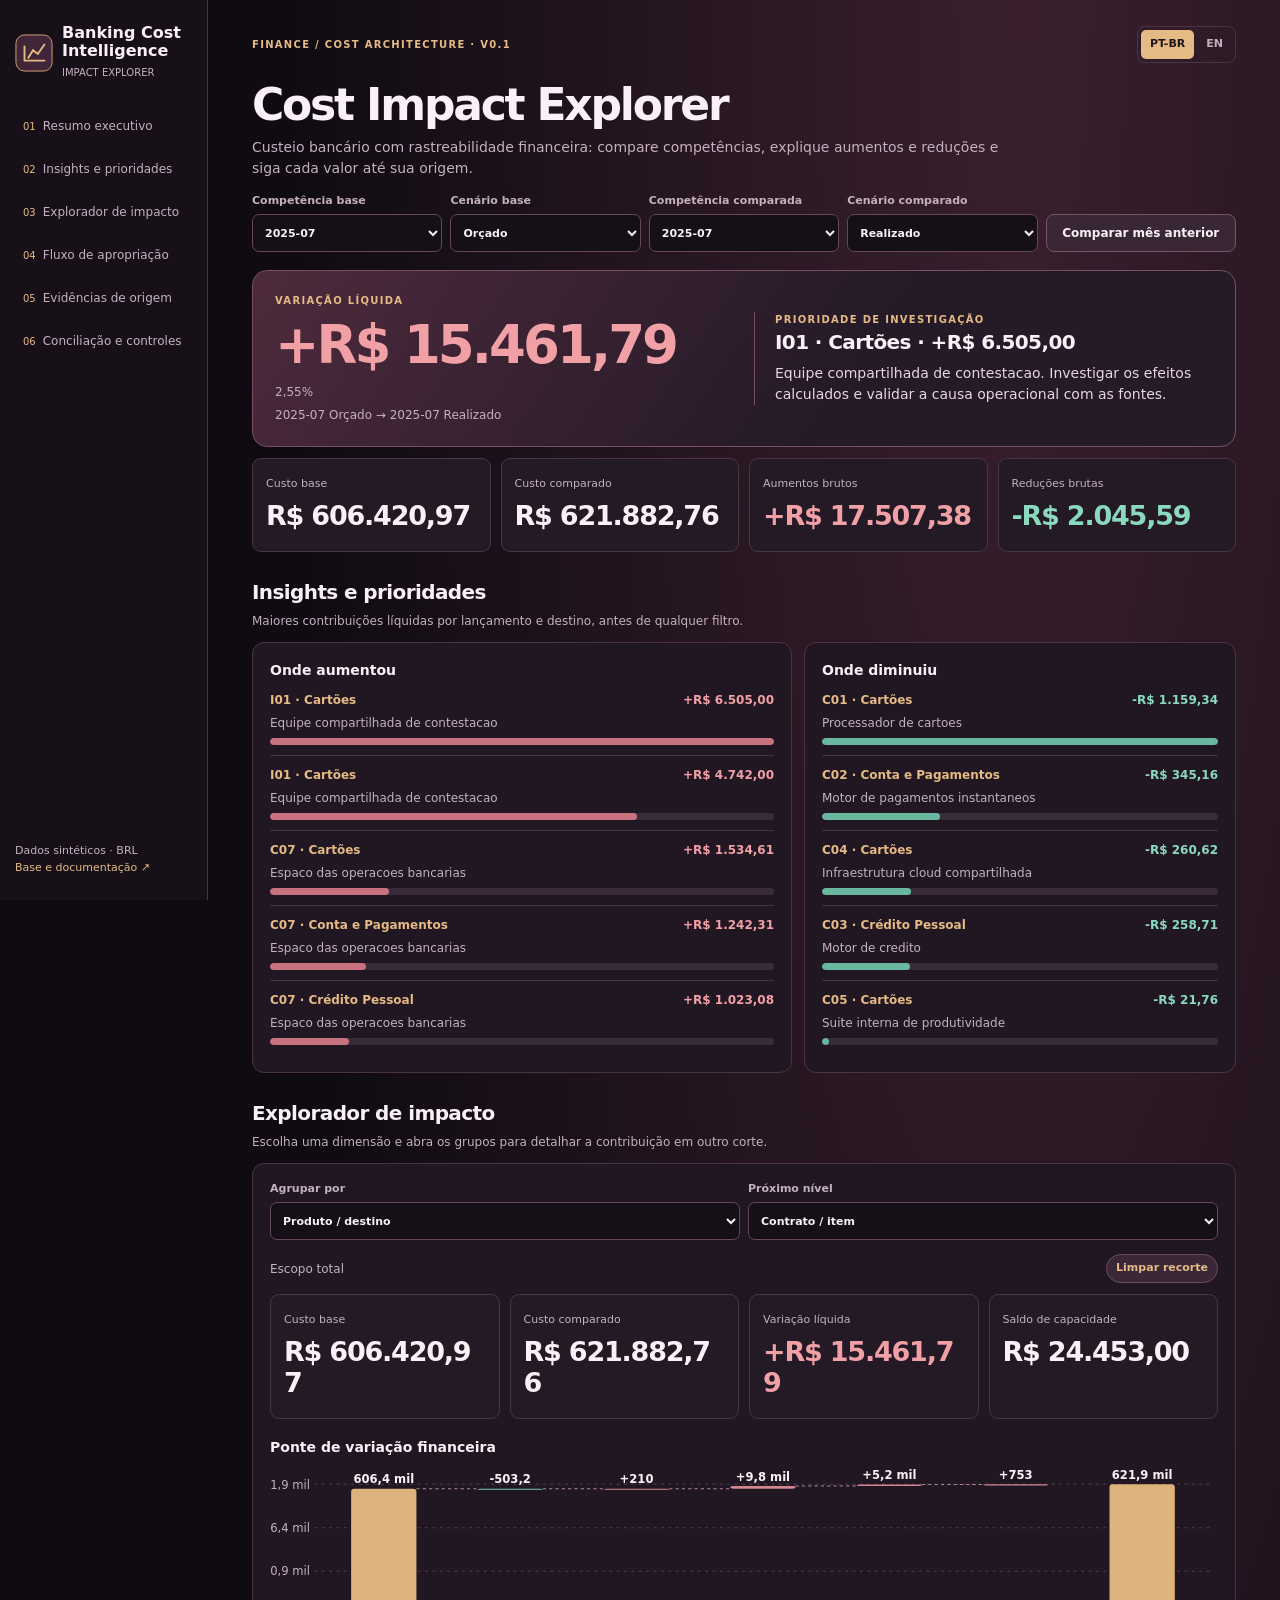
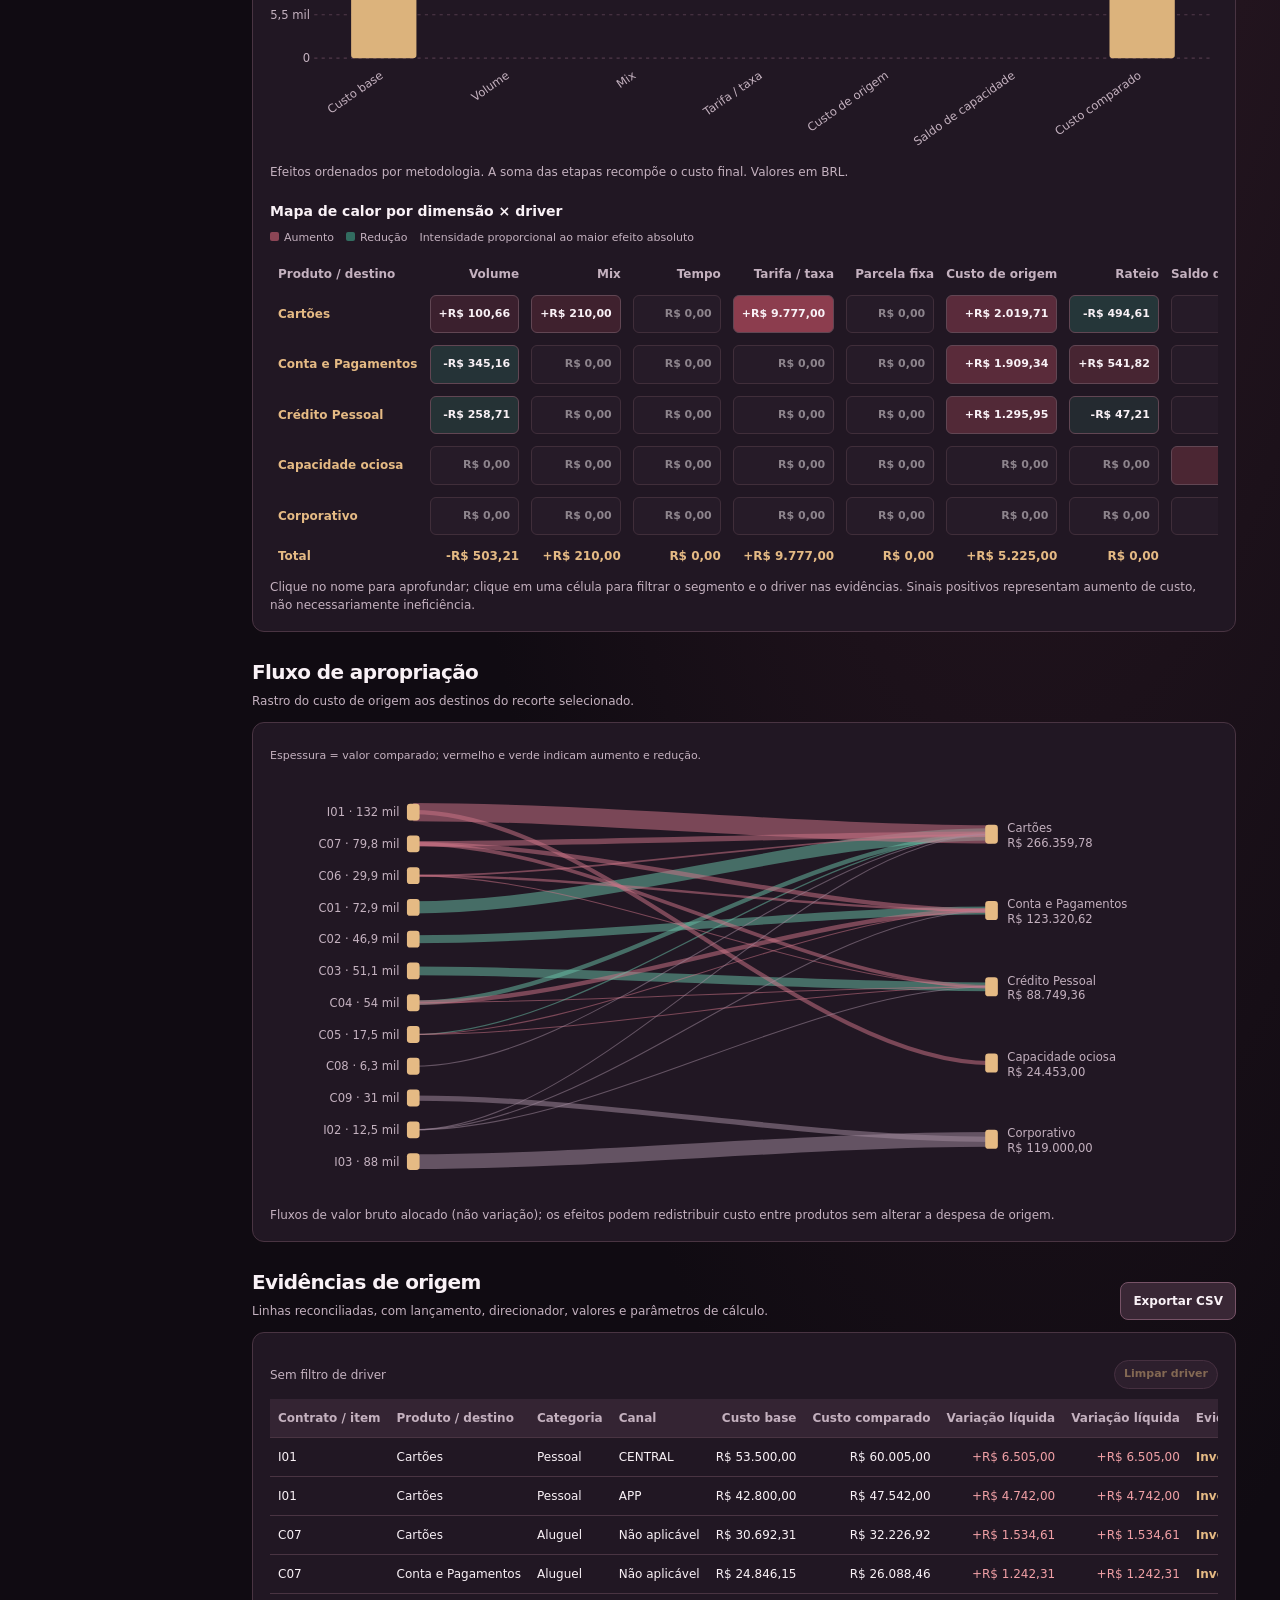
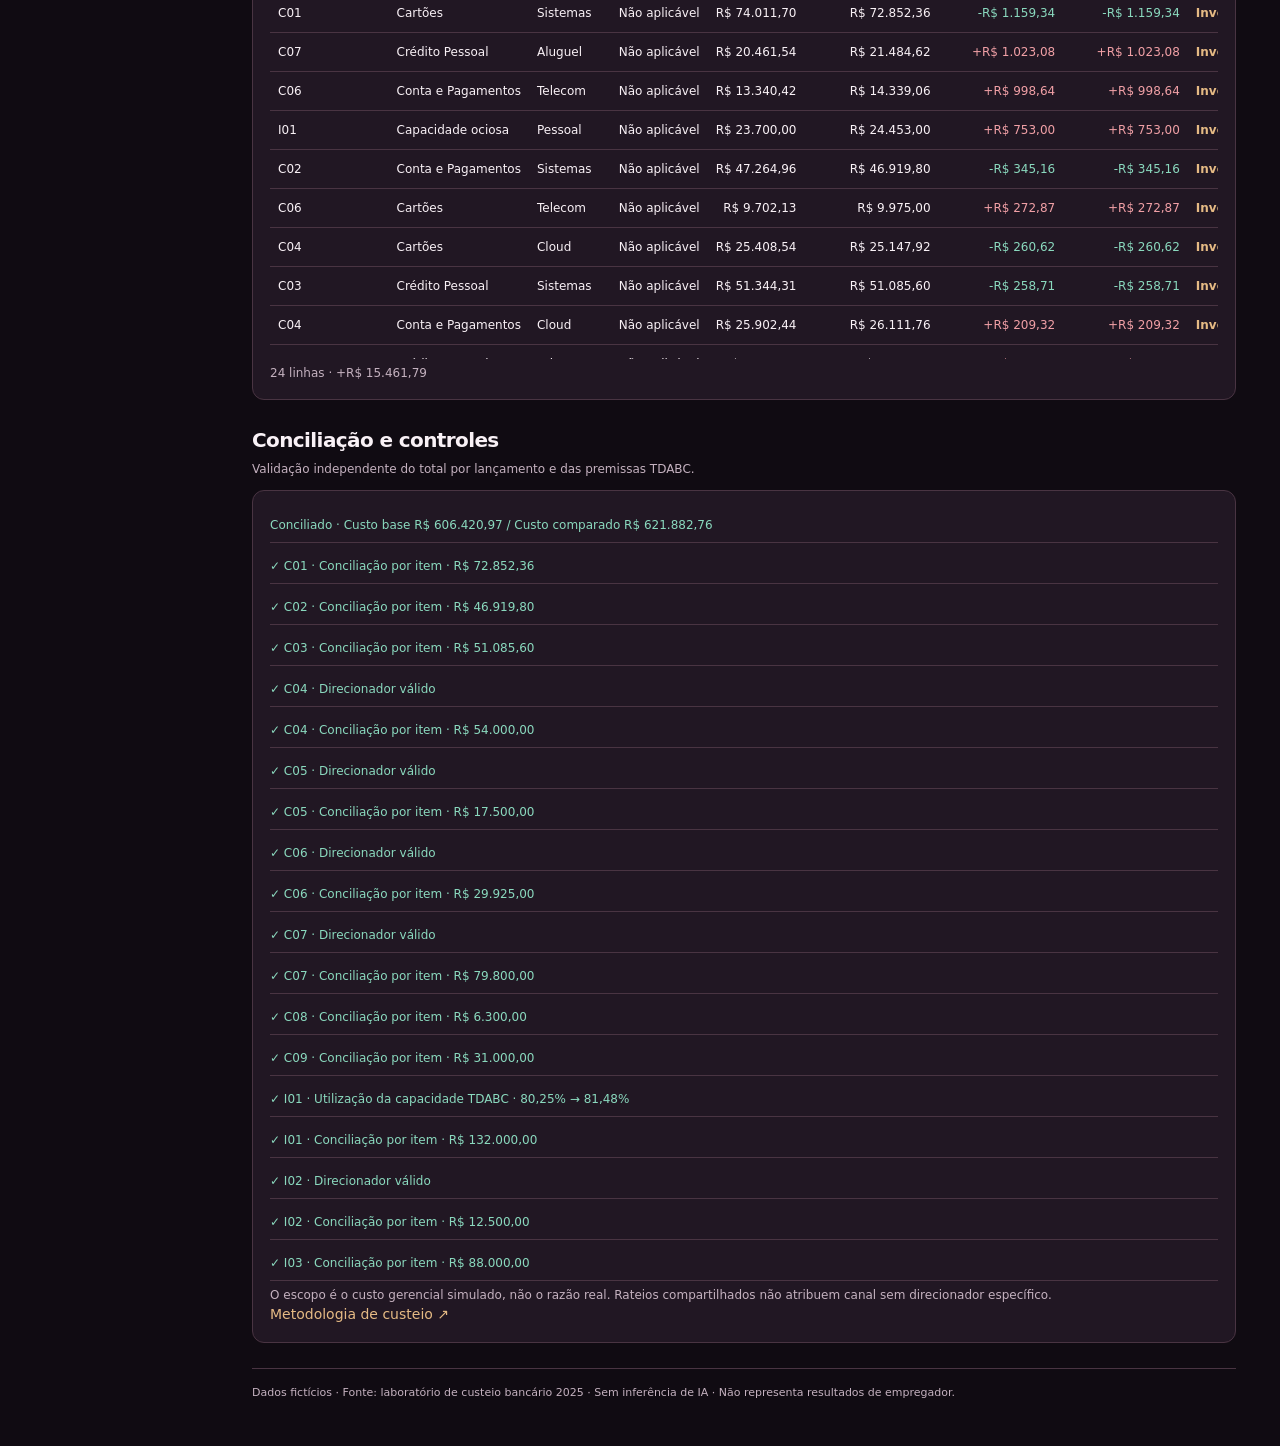
==== docs/banking-cost-sandbox/index.html @ ff662318 "Publish executive bilingual cost variance explorer with drilldown, waterfall and heatmap" ====
<!doctype html><html lang="pt-BR"><head><meta charset="utf-8"><meta name="viewport" content="width=device-width,initial-scale=1"><meta name="robots" content="noindex,nofollow"><title>Banking Cost Intelligence | Cost Impact Explorer</title><style>
:root{color-scheme:dark;--bg:#100b12;--panel:#211723;--border:#493442;--gold:#e5ba84;--muted:#c4b1bf;--ink:#f9f1f6;--up:#f1a0a6;--down:#8ad9be}*{box-sizing:border-box}html{scroll-behavior:smooth;scroll-padding-top:15px}body{margin:0;font:14px/1.5 system-ui,sans-serif;color:var(--ink);background:radial-gradient(ellipse at 80% 0,#3a202e,var(--bg) 50%)}[hidden]{display:none!important}h1,h2,h3,p{margin:0}h1{font-size:clamp(28px,4vw,44px);letter-spacing:-.05em;line-height:1.1}h2{font-size:20px;letter-spacing:-.03em}h3{font-size:14px}a{color:var(--gold);text-decoration:none}button,select{font:inherit}button{cursor:pointer}button:disabled{opacity:.5;cursor:default}button:focus-visible,select:focus-visible,a:focus-visible{outline:2px solid var(--gold);outline-offset:3px}.shell{display:grid;grid-template-columns:208px minmax(0,1fr);min-height:100vh}.side{position:sticky;top:0;height:100vh;background:#181019;border-right:1px solid var(--border);padding:24px 15px;display:flex;flex-direction:column;gap:25px}.brand{display:flex;align-items:center;gap:9px}.brand svg{width:38px;flex:none}.brand b{font-size:16px;line-height:1.15;display:block}.tiny,.eyebrow{font-size:10px;color:var(--muted)}.eyebrow{color:var(--gold);font-weight:750;text-transform:uppercase;letter-spacing:.13em}.nav{display:grid;gap:5px}.nav a{padding:10px 8px;border-radius:7px;color:var(--muted);font-size:12px}.nav a:hover{background:#382638;color:var(--ink)}.nav small{color:var(--gold);margin-right:7px}.sidefoot{margin-top:auto;font-size:11px;color:var(--muted)}main{max-width:1550px;width:100%;min-width:0;margin:auto;padding:26px clamp(14px,3.5vw,44px) 45px}.top{display:flex;justify-content:space-between;gap:10px;align-items:center;margin-bottom:18px}.lang{display:flex;border:1px solid var(--border);border-radius:8px;padding:3px;gap:3px}.lang button{background:none;color:var(--muted);border:none;padding:6px 9px;border-radius:5px;font-size:11px;font-weight:700}.lang .active{background:var(--gold);color:#21151d}.intro{color:var(--muted);margin-top:8px;max-width:760px}.section{margin:25px 0}.head{display:flex;justify-content:space-between;align-items:end;gap:12px;margin-bottom:12px}.head p,.note{font-size:12px;color:var(--muted);margin-top:5px}.panel{border:1px solid var(--border);border-radius:12px;padding:17px;background:var(--panel);min-width:0}.hero{display:grid;grid-template-columns:1fr 1fr;gap:20px;background:linear-gradient(125deg,#4d2a3c,#251a28 60%);border:1px solid #765064;border-radius:15px;padding:22px;margin-top:18px}.hero strong{display:block;font-size:clamp(28px,5vw,53px);font-weight:720;line-height:1.14;letter-spacing:-.055em;margin:7px 0;overflow-wrap:anywhere;font-variant-numeric:tabular-nums}.hero .message{align-self:center;border-left:1px solid #775064;padding-left:20px}.hero .message p{margin-top:6px;color:#ead5e2}.kpis{display:grid;grid-template-columns:repeat(4,minmax(0,1fr));gap:10px;margin-top:11px}.metric{min-width:0;border:1px solid var(--border);border-radius:9px;background:#241a26;padding:13px}.metric span{font-size:11px;color:var(--muted)}.metric b{display:block;font-size:clamp(17px,2.2vw,27px);letter-spacing:-.045em;line-height:1.15;margin:7px 0;overflow-wrap:anywhere;font-variant-numeric:tabular-nums}.metric small{font-size:10px;color:var(--muted)}.up{color:var(--up)}.down{color:var(--down)}.gold{color:var(--gold)}.controls{display:grid;grid-template-columns:repeat(5,minmax(0,1fr));gap:8px;align-items:end;margin:14px 0}label{display:block;color:var(--muted);font-size:11px;font-weight:650}select{display:block;width:100%;padding:8px;background:#150f18;border:1px solid #644759;border-radius:7px;color:var(--ink);min-height:38px;margin-top:5px}.btn{border:1px solid #775367;background:#392735;color:var(--ink);padding:9px 12px;border-radius:8px;font-size:12px;font-weight:650}.primary{background:var(--gold);color:#2c1923}.scope{display:flex;justify-content:space-between;align-items:center;gap:10px;flex-wrap:wrap;margin:10px 0}.scope button{background:#3a2838;color:var(--gold);border:1px solid #6c4a5f;padding:5px 9px;border-radius:20px;font-size:11px}.scope span{font-size:12px;color:var(--muted)}.scope-chips{display:flex;gap:7px;flex-wrap:wrap}.split{display:grid;grid-template-columns:minmax(0,1.25fr) minmax(0,1fr);gap:12px}.chart{width:100%;height:auto;display:block}.chart text{fill:var(--muted);font:11px system-ui}.chart .value{fill:var(--ink);font-weight:650}.tablewrap{overflow:auto;margin-top:10px;max-height:560px}table{border-collapse:collapse;white-space:nowrap;width:100%;font-size:12px;font-variant-numeric:tabular-nums}td,th{padding:10px 8px;border-bottom:1px solid var(--border);text-align:left}th{position:sticky;top:0;background:#342433;color:var(--muted);font-weight:650;z-index:1}td.num,th.num{text-align:right}tbody tr:hover{background:#2b1f2d}tfoot td{font-weight:700;color:var(--gold);border:0}.matrix{border-collapse:separate;border-spacing:4px}.matrix th,.matrix td{padding:4px;border:0}.matrix th{position:static;background:none}.cell{border:1px solid #614653;color:var(--ink);border-radius:6px;padding:10px 8px;text-align:right;font-size:11px;font-weight:650;width:100%;min-width:88px;font-variant-numeric:tabular-nums}.cell:hover:not(:disabled){outline:2px solid var(--gold)}.rowlink{border:none;background:none;color:var(--gold);padding:0;text-align:left;font-size:12px;font-weight:650}.rank{padding:10px 0;border-bottom:1px solid var(--border)}.rank:last-child{border-bottom:0}.rankline{display:flex;justify-content:space-between;gap:8px;font-size:12px}.track{height:7px;border-radius:5px;background:#392b3a;margin-top:6px;overflow:hidden}.track i{display:block;height:100%;border-radius:5px}.legend{font-size:11px;display:flex;flex-wrap:wrap;gap:12px;color:var(--muted);margin:8px 0}.legend i{display:inline-block;width:9px;height:9px;border-radius:2px;margin-right:5px}.trace{display:flex;align-items:center;gap:9px;flex-wrap:wrap;margin-bottom:10px}.trace span{border:1px solid var(--border);background:#2d202e;padding:7px 10px;border-radius:7px;font-size:12px}.trace i{font-style:normal;color:var(--gold)}.drawer{position:fixed;z-index:20;right:0;top:0;bottom:0;width:min(650px,100%);padding:22px;overflow:auto;background:#251a27;border-left:1px solid #85596f;box-shadow:-20px 0 80px #000a}.drawerhead{display:flex;justify-content:space-between;gap:8px;margin-bottom:14px}.drawer .kpis{grid-template-columns:repeat(3,1fr)}.detail{display:flex;justify-content:space-between;gap:10px;border-bottom:1px solid var(--border);padding:9px 0;font-size:12px}.detail span{color:var(--muted)}.detail b{text-align:right;overflow-wrap:anywhere}.drawer pre{overflow:auto;white-space:pre-wrap;overflow-wrap:anywhere;font-size:11px;background:#150f19;padding:12px;border-radius:8px}.footer{color:var(--muted);font-size:11px;border-top:1px solid var(--border);padding-top:16px}.error{color:var(--up);padding:12px;border:1px solid #8b4e59;border-radius:8px}.control-list{display:grid;gap:6px}.control-list div{font-size:12px;padding:8px 0;border-bottom:1px solid var(--border)}@media(max-width:1000px){.shell{grid-template-columns:175px minmax(0,1fr)}.controls{grid-template-columns:repeat(3,minmax(0,1fr))}.kpis{grid-template-columns:repeat(2,minmax(0,1fr))}.split{grid-template-columns:1fr}}@media(max-width:720px){.shell{display:block}.side{height:auto;position:static;border-right:0;border-bottom:1px solid var(--border);padding:12px;gap:10px}.nav{display:flex;overflow:auto;white-space:nowrap}.nav a{padding:7px}.nav small,.sidefoot{display:none}main{padding:15px 12px}.hero{grid-template-columns:1fr;padding:16px;gap:12px}.hero .message{border-left:0;border-top:1px solid #775064;padding:12px 0 0}.controls{grid-template-columns:repeat(2,minmax(0,1fr))}.panel{padding:12px}.drawer{padding:16px}.metric{padding:11px}}
</style></head><body><div class="shell"><aside class="side"><div class="brand"><svg viewBox="0 0 40 40" aria-hidden="true"><rect x="1" y="1" width="38" height="38" rx="9" fill="#402638" stroke="#d5a674"/><path d="M10 28V13m0 15h21M14 25l5-8 5 4 7-10" fill="none" stroke="#e5ba84" stroke-width="2" stroke-linecap="round"/></svg><div><b>Banking Cost<br>Intelligence</b><span class="tiny">IMPACT EXPLORER</span></div></div><nav class="nav"><a href="#executive"><small>01</small><span data-t="executive"></span></a><a href="#insights"><small>02</small><span data-t="insights"></span></a><a href="#impact"><small>03</small><span data-t="impact"></span></a><a href="#allocation"><small>04</small><span data-t="allocationFlow"></span></a><a href="#evidence"><small>05</small><span data-t="evidence"></span></a><a href="#controls"><small>06</small><span data-t="controls"></span></a></nav><div class="sidefoot"><p data-t="synthetic"></p><a href="https://github.com/denisisikawa/denis-isikawa-databricks/tree/main/macro-fpa/synthetic-banking" data-t="docs"></a></div></aside><main><div class="top"><span class="eyebrow">Finance / Cost architecture · v0.1</span><div class="lang"><button id="pt">PT-BR</button><button id="en">EN</button></div></div><header id="executive"><h1 data-t="title"></h1><p class="intro" data-t="intro"></p></header><div class="controls"><label><span data-t="baseMonth"></span><select id="baseMonth"></select></label><label><span data-t="baseScenario"></span><select id="baseScenario"></select></label><label><span data-t="currentMonth"></span><select id="currentMonth"></select></label><label><span data-t="currentScenario"></span><select id="currentScenario"></select></label><button class="btn" id="prior" data-t="prior"></button></div><p id="error" class="error" role="alert" hidden></p><div id="results"><div class="hero"><div><div class="eyebrow" data-t="net"></div><strong id="net"></strong><p class="note" id="netPct"></p><p class="note" id="periodLabel"></p></div><div class="message"><div class="eyebrow" data-t="keyFinding"></div><h2 id="finding"></h2><p id="findingText"></p></div></div><div class="kpis" id="metrics"></div>
<section class="section" id="insights"><div class="head"><div><h2 data-t="insights"></h2><p data-t="insightSub"></p></div></div><div class="split"><div class="panel"><h3 data-t="increases"></h3><div id="topUp"></div></div><div class="panel"><h3 data-t="decreases"></h3><div id="topDown"></div></div></div></section>
<section class="section" id="impact"><div class="head"><div><h2 data-t="impact"></h2><p data-t="impactSub"></p></div></div><div class="panel"><div class="controls" style="grid-template-columns:repeat(2,minmax(0,1fr));margin-top:0"><label><span data-t="dimension"></span><select id="dimension"></select></label><label><span data-t="nextDimension"></span><select id="nextDimension"></select></label></div><div class="scope"><div class="scope-chips" id="breadcrumbs"></div><button class="btn" id="clear" data-t="clear"></button></div><div class="kpis" id="scopeMetrics"></div><h3 style="margin-top:18px" data-t="bridge"></h3><div id="waterfall"></div><p class="note" data-t="bridgeNote"></p><h3 style="margin-top:20px" data-t="heat"></h3><div class="legend"><span><i style="background:#8b4555"></i><span data-t="increase"></span></span><span><i style="background:#326c60"></i><span data-t="decrease"></span></span><span data-t="cellNote"></span></div><div class="tablewrap"><table class="matrix" id="matrix"></table></div><p class="note" data-t="matrixNote"></p></div></section>
<section class="section" id="allocation"><div class="head"><div><h2 data-t="allocationFlow"></h2><p data-t="flowSub"></p></div></div><div class="panel"><div class="legend"><span data-t="flowLegend"></span></div><div id="flow"></div><p class="note" data-t="flowNote"></p></div></section>
<section class="section" id="evidence"><div class="head"><div><h2 data-t="evidence"></h2><p data-t="evidenceSub"></p></div><button class="btn" id="export" data-t="export"></button></div><div class="panel"><div class="scope"><span id="evidenceScope"></span><button class="btn" id="clearEffect" data-t="clearEffect"></button></div><div class="tablewrap"><table><thead><tr><th data-t="contract"></th><th data-t="product"></th><th data-t="category"></th><th data-t="channel"></th><th class="num" data-t="base"></th><th class="num" data-t="current"></th><th class="num" data-t="net"></th><th class="num" id="effectHead"></th><th data-t="evidence"></th></tr></thead><tbody id="rows"></tbody></table></div><p id="count" class="note"></p></div></section>
<section class="section" id="controls"><div class="head"><div><h2 data-t="controls"></h2><p data-t="controlSub"></p></div></div><div class="panel"><div id="checks" class="control-list"></div><p class="note" data-t="controlNote"></p><a href="https://github.com/denisisikawa/denis-isikawa-databricks/blob/main/macro-fpa/BANKING_COSTING.md" data-t="method"></a></div></section></div><footer class="footer" data-t="footer"></footer></main></div>
<aside class="drawer" id="drawer" hidden role="dialog" aria-labelledby="drawerTitle" aria-modal="false"><div class="drawerhead"><div><div class="eyebrow" data-t="evidence"></div><h2 id="drawerTitle"></h2></div><button class="btn" id="close" data-t="close"></button></div><div id="detail"></div></aside>
<script src="data.js"></script><script src="model.js"></script><script>
const T={pt:{executive:"Resumo executivo",insights:"Insights e prioridades",impact:"Explorador de impacto",allocationFlow:"Rastreio da alocação",evidence:"Evidências de origem",controls:"Conciliação e controles",synthetic:"Dados sintéticos · BRL",docs:"Base e documentação ↗",title:"Cost Impact Explorer",intro:"Custeio bancário com rastreabilidade financeira: compare competências, explique aumentos e reduções e siga cada valor até sua origem.",baseMonth:"Competência base",baseScenario:"Cenário base",currentMonth:"Competência comparada",currentScenario:"Cenário comparado",prior:"Comparar mês anterior",net:"Variação líquida",keyFinding:"Prioridade de investigação",base:"Custo base",current:"Custo comparado",grossUp:"Aumentos brutos",grossDown:"Reduções brutas",idle:"Saldo de capacidade",insightSub:"Maiores contribuições líquidas por lançamento e destino, antes de qualquer filtro.",increases:"Onde aumentou",decreases:"Onde diminuiu",impactSub:"Escolha uma dimensão e abra os grupos para detalhar a contribuição em outro corte.",dimension:"Agrupar por",nextDimension:"Próximo nível",clear:"Limpar recorte",all:"Escopo total",bridge:"Ponte de variação financeira",bridgeNote:"Efeitos ordenados por metodologia. A soma das etapas recompõe o custo final. Valores em BRL.",heat:"Mapa de calor por dimensão × driver",increase:"Aumento",decrease:"Redução",cellNote:"Intensidade proporcional ao maior efeito absoluto",matrixNote:"Clique no nome para aprofundar; clique em uma célula para filtrar o segmento e o driver nas evidências. Sinais positivos representam aumento de custo, não necessariamente ineficiência.",allocationFlow:"Fluxo de apropriação",flowSub:"Rastro do custo de origem aos destinos do recorte selecionado.",flowLegend:"Espessura = valor comparado; vermelho e verde indicam aumento e redução.",flowNote:"Fluxos de valor bruto alocado (não variação); os efeitos podem redistribuir custo entre produtos sem alterar a despesa de origem.",evidenceSub:"Linhas reconciliadas, com lançamento, direcionador, valores e parâmetros de cálculo.",export:"Exportar CSV",clearEffect:"Limpar driver",contract:"Contrato / item",product:"Produto / destino",area:"Área dona",category:"Categoria",nature:"Natureza",driver:"Direcionador",channel:"Canal",event:"Evento",volume:"Volume",mix:"Mix",time:"Tempo",rate:"Tarifa / taxa",fixed:"Parcela fixa",source:"Custo de origem",allocation:"Rateio",controlSub:"Validação independente do total por lançamento e das premissas TDABC.",controlNote:"O escopo é o custo gerencial simulado, não o razão real. Rateios compartilhados não atribuem canal sem direcionador específico.",method:"Metodologia de custeio ↗",footer:"Dados fictícios · Fonte: laboratório de custeio bancário 2025 · Sem inferência de IA · Não representa resultados de empregador.",close:"Fechar",orcado:"Orçado",realizado:"Realizado",CORP:"Corporativo",IDLE:"Capacidade ociosa",PENDING:"Pendente de validação",NA:"Não aplicável",none:"Nenhuma contribuição neste recorte.",rows:"linhas",selected:"Driver selecionado",total:"Total",open:"Investigar",sourceData:"Registros de origem e premissas",rule:"Regra de cálculo",reconciled:"Conciliado",capacity:"Utilização da capacidade TDABC",driverCheck:"Direcionador válido",sourceCheck:"Conciliação por item",noIssue:"Sem desvio líquido por lançamento e destino.",investigate:"Investigar os efeitos calculados e validar a causa operacional com as fontes.",noFilter:"Sem filtro de driver",failure:"Falha de validação: ",banking:"Custeio gerencial",P01:"Cartões",P02:"Conta e Pagamentos",P03:"Crédito Pessoal",sistemas:"Sistemas",cloud:"Cloud",licencas:"Licenças",telecom:"Telecom",aluguel:"Aluguel",pessoal:"Pessoal",facilities:"Facilities",direto:"Direto",indireto:"Indireto",corporativo:"Corporativo",apropriacao_direta:"Apropriação direta",horas_computacao:"Horas de computação",licencas_ativas:"Licenças ativas",links_ativos:"Links ativos",area_ocupada_m2:"Área ocupada (m²)",centro_corporativo:"Centro corporativo",minutos_tdabc:"Minutos TDABC",CONTESTACAO_SIMPLES:"Contestação simples",CONTESTACAO_COMPLEXA:"Contestação complexa"},
en:{executive:"Executive summary",insights:"Insights & priorities",impact:"Impact explorer",allocationFlow:"Allocation trace",evidence:"Source evidence",controls:"Reconciliation & controls",synthetic:"Synthetic data · BRL",docs:"Data & documentation ↗",title:"Cost Impact Explorer",intro:"Banking cost allocation with financial traceability: compare periods, explain increases and decreases, and trace each amount to its source.",baseMonth:"Base period",baseScenario:"Base scenario",currentMonth:"Comparison period",currentScenario:"Comparison scenario",prior:"Compare previous month",net:"Net variance",keyFinding:"Investigation priority",base:"Base cost",current:"Comparison cost",grossUp:"Gross increases",grossDown:"Gross decreases",idle:"Capacity balance",insightSub:"Largest net contributions by source item and destination, before filters.",increases:"Largest increases",decreases:"Largest decreases",impactSub:"Choose a dimension and expand groups into a different dimension.",dimension:"Group by",nextDimension:"Next level",clear:"Clear scope",all:"Entire scope",bridge:"Financial variance bridge",bridgeNote:"Effects follow methodology order. Steps reconcile exactly to closing cost. Amounts in BRL.",heat:"Heatmap by dimension × driver",increase:"Increase",decrease:"Decrease",cellNote:"Intensity relative to largest absolute effect",matrixNote:"Click group name to drill down; click a cell to filter group and driver evidence. Positive means increased cost, not necessarily inefficiency.",allocationFlow:"Allocation flow",flowSub:"Trace expense sources to destinations within the selected scope.",flowLegend:"Width = comparison cost; red and green indicate increases and decreases.",flowNote:"Flows represent allocated cost, not variance; allocation effects may shift amounts without changing source expense.",evidenceSub:"Reconciled details with source item, driver, amounts and calculation inputs.",export:"Export CSV",clearEffect:"Clear driver",contract:"Contract / item",product:"Product / destination",area:"Owning area",category:"Category",nature:"Cost nature",driver:"Driver",channel:"Channel",event:"Event",volume:"Volume",mix:"Mix",time:"Time",rate:"Tariff / rate",fixed:"Fixed component",source:"Source cost",allocation:"Allocation",controlSub:"Source-item reconciliation and TDABC input validation.",controlNote:"Synthetic management accounting scope, not actual ledger. Shared costs have no channel attribution without specific measurements.",method:"Costing methodology ↗",footer:"Fictional data · Source: 2025 banking cost lab · No AI inference · No employer results.",close:"Close",orcado:"Budget",realizado:"Actual",CORP:"Corporate",IDLE:"Idle capacity",PENDING:"Pending validation",NA:"Not applicable",none:"No contribution in this scope.",rows:"rows",selected:"Selected driver",total:"Total",open:"Investigate",sourceData:"Source records and assumptions",rule:"Calculation rule",reconciled:"Reconciled",capacity:"TDABC capacity utilization",driverCheck:"Valid driver",sourceCheck:"Source-item reconciliation",noIssue:"No net variance by source item and destination.",investigate:"Investigate calculated effects and confirm operational causes against source evidence.",noFilter:"No driver filter",failure:"Validation failed: ",banking:"Management costing",P01:"Cards",P02:"Accounts & Payments",P03:"Personal Loans",sistemas:"Systems",cloud:"Cloud",licencas:"Licenses",telecom:"Telecom",aluguel:"Rent",pessoal:"Staff",facilities:"Facilities",direto:"Direct",indireto:"Shared",corporativo:"Corporate",apropriacao_direta:"Direct assignment",horas_computacao:"Compute hours",licencas_ativas:"Active licenses",links_ativos:"Active links",area_ocupada_m2:"Occupied area (m²)",centro_corporativo:"Corporate center",minutos_tdabc:"TDABC minutes",CONTESTACAO_SIMPLES:"Simple dispute",CONTESTACAO_COMPLEXA:"Complex dispute"}};
const $=id=>document.getElementById(id), dims=["product","area","category","contract","nature","driver","channel","event"], months=Array.from({length:12},(_,i)=>"2025-"+String(i+1).padStart(2,"0"));
let lang="pt", model, scope=[], effect=null, selected=null;try{lang=localStorage.getItem("bank-cost-lang")==="en"?"en":"pt"}catch{}
const t=k=>T[lang][k]??k, fmt=x=>new Intl.NumberFormat(lang==="pt"?"pt-BR":"en-US",{style:"currency",currency:"BRL",maximumFractionDigits:2}).format(x/100), signed=x=>(x>0?"+":"")+fmt(x), pct=x=>new Intl.NumberFormat(lang==="pt"?"pt-BR":"en-US",{style:"percent",maximumFractionDigits:2}).format(x), compact=x=>new Intl.NumberFormat(lang==="pt"?"pt-BR":"en-US",{notation:"compact",maximumFractionDigits:1}).format(x/100), sum=(r,k)=>r.reduce((a,x)=>a+(typeof k==="function"?k(x):x[k]),0);
const cls=x=>x>0?"up":x<0?"down":"gold";
const areas=Object.fromEntries(BANK_DATA.areas.map(a=>[a.area_id,a.nome])), areasEN={A01:"Card Operations",A02:"Payment Operations",A03:"Credit Operations",A04:"Digital Platforms",A05:"Infrastructure & Networks",A06:"Facilities",A07:"Corporate Management"};
const label=(dim,v)=>dim==="area"?(lang==="pt"?areas[v]:areasEN[v])||v:t(v);
function el(tag,cl,txt){const e=document.createElement(tag);if(cl)e.className=cl;if(txt!==undefined)e.textContent=txt;return e}
function options(id,values,chosen){const node=$(id);node.replaceChildren(...values.map(([v,l])=>{const o=el("option","",l);o.value=v;return o}));node.value=chosen}
function metric(key,v,sub="",color=""){const e=el("div","metric");e.append(el("span","",t(key)),el("b",color,v),el("small","",sub));return e}
function updateLang(l){lang=l;try{localStorage.setItem("bank-cost-lang",l)}catch{}document.documentElement.lang=l==="pt"?"pt-BR":"en";document.querySelectorAll("[data-t]").forEach(e=>e.textContent=t(e.dataset.t));$('pt').classList.toggle('active',l==="pt");$('en').classList.toggle('active',l==="en");for(const id of ["baseScenario","currentScenario"])options(id,["orcado","realizado"].map(x=>[x,t(x)]),$(id).value||(id==="baseScenario"?"orcado":"realizado"));for(const id of ["dimension","nextDimension"])options(id,dims.map(x=>[x,t(x)]),$(id).value||(id==="dimension"?"product":"contract"));render();if(selected)showDetail(selected)}
function filtered(){return model.rows.filter(r=>scope.every(s=>r[s.dim]===s.value))}
function group(rows,dim){const m=new Map();for(const r of rows){const g=m.get(r[dim])||{value:r[dim],rows:[],base:0,current:0,delta:0,effects:{}};g.rows.push(r);g.base+=r.base;g.current+=r.current;g.delta+=r.delta;for(const e of model.effects)g.effects[e]=(g.effects[e]||0)+r.effects[e];m.set(r[dim],g)}return [...m.values()].sort((a,b)=>Math.abs(b.delta)-Math.abs(a.delta)||a.value.localeCompare(b.value))}
function compare(){try{model=compareBank(BANK_DATA,{month:$('baseMonth').value,scenario:$('baseScenario').value},{month:$('currentMonth').value,scenario:$('currentScenario').value});$('error').hidden=true;$('results').hidden=false;render()}catch(e){$('error').textContent=t('failure')+e.message;$('error').hidden=false;$('results').hidden=true}}
function updateScope(dim,value,drill){scope=scope.filter(s=>s.dim!==dim).concat({dim,value});effect=null;if(drill){let next=$('nextDimension').value;if(scope.some(s=>s.dim===next))next=dims.find(x=>!scope.some(s=>s.dim===x))||dim;$('dimension').value=next;const next2=dims.find(x=>x!==next&&!scope.some(s=>s.dim===x));if(next2)$('nextDimension').value=next2}renderScope()}
function renderRanking(id,rs){const max=Math.max(1,...rs.map(r=>Math.abs(r.delta)));const nodes=rs.slice(0,5).map(r=>{const e=el("div","rank"),line=el("div","rankline"),b=el("button","rowlink",r.id+" · "+label("product",r.product)),track=el("div","track"),bar=el("i");b.onclick=()=>showDetail(r);line.append(b,el("b",cls(r.delta),signed(r.delta)));bar.style.width=Math.abs(r.delta)/max*100+"%";bar.style.background=r.delta>0?"#c87280":"#69b79e";track.append(bar);e.append(line,el("p","note",r.description),track);return e});$(id).replaceChildren(...(nodes.length?nodes:[el("p","note",t("none"))]))}
function render(){if(!model)return;const rs=model.rows,d=model.sourceCurrent-model.sourceBase,up=sum(rs,r=>Math.max(0,r.delta)),down=sum(rs,r=>Math.min(0,r.delta));$('net').textContent=signed(d);$('net').className=cls(d);$('netPct').textContent=model.sourceBase?pct(d/model.sourceBase):"—";$('periodLabel').textContent=model.base.month+" "+t(model.base.scenario)+" → "+model.current.month+" "+t(model.current.scenario);const high=[...rs].sort((a,b)=>Math.abs(b.delta)-Math.abs(a.delta))[0];$('finding').textContent=high&&high.delta?high.id+" · "+label("product",high.product)+" · "+signed(high.delta):t("noIssue");$('findingText').textContent=high&&high.delta?high.description+". "+t("investigate"):"";$('metrics').replaceChildren(metric("base",fmt(model.sourceBase)),metric("current",fmt(model.sourceCurrent)),metric("grossUp",signed(up),"",cls(up)),metric("grossDown",signed(down),"",cls(down)));renderRanking("topUp",rs.filter(x=>x.delta>0).sort((a,b)=>b.delta-a.delta));renderRanking("topDown",rs.filter(x=>x.delta<0).sort((a,b)=>a.delta-b.delta));renderScope();renderControls()}
const NS="http://www.w3.org/2000/svg";function svg(tag,attrs,txt){const e=document.createElementNS(NS,tag);for(const [k,v] of Object.entries(attrs))e.setAttribute(k,v);if(txt!==undefined)e.textContent=txt;return e}
function drawBridge(rs){const b=sum(rs,"base"),c=sum(rs,"current"),values=model.effects.map(k=>({k,v:sum(rs,r=>r.effects[k])})).filter(x=>x.v!==0);let run=b;const bars=[{k:"base",s:0,e:b,v:b,total:true},...values.map(x=>{const y={k:x.k,s:run,e:run+x.v,v:x.v};run+=x.v;return y}),{k:"current",s:0,e:c,v:c,total:true}];const W=900,H=285,top=25,bottom=190,min=Math.min(0,...bars.flatMap(x=>[x.s,x.e])),max=Math.max(1,...bars.flatMap(x=>[x.s,x.e]));const y=v=>bottom-(v-min)/(max-min)*(bottom-top),gap=840/bars.length,bw=Math.min(62,gap*.65);const chart=svg("svg",{viewBox:"0 0 "+W+" "+H,class:"chart",role:"img","aria-label":t("bridge")});for(let j=0;j<=4;j++){let v=min+(max-min)*j/4;chart.append(svg("line",{x1:42,y1:y(v),x2:894,y2:y(v),stroke:"#503849","stroke-dasharray":"3 4"}),svg("text",{x:38,y:y(v)+4,"text-anchor":"end"},compact(v)))}bars.forEach((x,i)=>{const pos=48+gap*(i+.5),yy=Math.min(y(x.s),y(x.e)),hh=Math.abs(y(x.s)-y(x.e));const rect=svg("rect",{x:pos-bw/2,y:yy,width:bw,height:Math.max(1,hh),rx:3,fill:x.total?"#dcb37c":x.v>0?"#d48791":"#73c6ab"});rect.append(svg("title",{},t(x.k)+": "+signed(x.v)));chart.append(rect,svg("text",{x:pos,y:Math.max(11,yy-5),"text-anchor":"middle",class:"value"},(x.total?"":x.v>0?"+":"")+compact(x.v)),svg("text",{x:pos,y:bottom+18,"text-anchor":"end",transform:"rotate(-35 "+pos+" "+(bottom+18)+")"},t(x.k)));if(i<bars.length-2)chart.append(svg("line",{x1:pos+bw/2,y1:y(x.e),x2:pos+gap-bw/2,y2:y(x.e),stroke:"#ac879c","stroke-dasharray":"3 3"}))});$('waterfall').replaceChildren(chart)}
function heatCell(v,max,click){const b=el("button","cell",signed(v));b.disabled=v===0;const alpha=.12+.65*Math.sqrt(Math.abs(v)/Math.max(1,max));b.style.background=v>0?"rgba(172,73,91,"+alpha+")":v<0?"rgba(49,139,116,"+alpha+")":"#2c202e";b.onclick=click;return b}
function drawMatrix(rs){const dim=$('dimension').value,gs=group(rs,dim),es=model.effects,max=Math.max(1,...gs.flatMap(g=>es.map(e=>Math.abs(g.effects[e]||0))));const head=el("thead"),hr=el("tr");hr.append(el("th","",t(dim)),...es.map(e=>el("th","num",t(e))),el("th","num",t("net")));head.append(hr);const body=el("tbody");for(const g of gs){const tr=el("tr"),td=el("td"),button=el("button","rowlink",label(dim,g.value));button.onclick=()=>updateScope(dim,g.value,true);td.append(button);tr.append(td);for(const e of es){const cell=el("td");cell.append(heatCell(g.effects[e]||0,max,()=>{updateScope(dim,g.value,false);effect=e;renderEvidence();$('evidence').scrollIntoView({block:"start"})}));tr.append(cell)}const net=el("td","num");net.append(el("b",cls(g.delta),signed(g.delta)));tr.append(net);body.append(tr)}const foot=el("tfoot"),tr=el("tr");tr.append(el("td","",t("total")),...es.map(e=>el("td","num",signed(sum(rs,r=>r.effects[e])))),el("td","num",signed(sum(rs,"delta"))));foot.append(tr);$('matrix').replaceChildren(head,body,foot)}
function drawFlow(rs){const src=group(rs,"contract"),dst=group(rs,"product");const total=Math.max(1,sum(rs,r=>Math.max(0,r.current)));const height=Math.max(245,src.length*31+35),width=900,left=136,right=685,span=height-45;const chart=svg("svg",{viewBox:"0 0 "+width+" "+height,class:"chart",role:"img","aria-label":t("allocationFlow")});const sy=new Map(src.map((g,i)=>[g.value,22+(i+.5)*span/Math.max(1,src.length)])),dy=new Map(dst.map((g,i)=>[g.value,22+(i+.5)*span/Math.max(1,dst.length)]));const edges=new Map();for(const r of rs){const k=r.contract+"|"+r.product;const e=edges.get(k)||{contract:r.contract,product:r.product,current:0,delta:0};e.current+=r.current;e.delta+=r.delta;edges.set(k,e)}for(const r of edges.values()){const y1=sy.get(r.contract),y2=dy.get(r.product),p=svg("path",{d:"M"+left+" "+y1+" C"+(left+175)+" "+y1+" "+(right-175)+" "+y2+" "+right+" "+y2,fill:"none",stroke:r.delta>0?"#cb7486":r.delta<0?"#68bca4":"#a18a9e","stroke-opacity":".52","stroke-width":Math.max(1,Math.abs(r.current)/total*100)});p.append(svg("title",{},r.contract+" → "+label("product",r.product)+": "+fmt(r.current)+" · "+signed(r.delta)));chart.append(p)}for(const g of src){const yy=sy.get(g.value);chart.append(svg("rect",{x:left-6,y:yy-8,width:12,height:16,rx:3,fill:"#e5ba84"}),svg("text",{x:left-13,y:yy+4,"text-anchor":"end"},g.value+" · "+compact(g.current)))}for(const g of dst){const yy=dy.get(g.value);chart.append(svg("rect",{x:right-6,y:yy-9,width:12,height:18,rx:3,fill:"#e5ba84"}),svg("text",{x:right+15,y:yy-2},label("product",g.value)),svg("text",{x:right+15,y:yy+12},fmt(g.current)))}$('flow').replaceChildren(chart)}
function renderScope(){const rs=filtered();const chips=scope.map((s,i)=>{const b=el("button","",t(s.dim)+": "+label(s.dim,s.value)+" ×");b.onclick=()=>{scope=scope.slice(0,i);effect=null;renderScope()};return b});$('breadcrumbs').replaceChildren(...(chips.length?chips:[el("span","",t("all"))]));$('scopeMetrics').replaceChildren(metric("base",fmt(sum(rs,"base"))),metric("current",fmt(sum(rs,"current"))),metric("net",signed(sum(rs,"delta")),"",cls(sum(rs,"delta"))),metric("idle",fmt(sum(rs.filter(r=>r.product==="IDLE"||r.product==="PENDING"),"current"))));drawBridge(rs);drawMatrix(rs);drawFlow(rs);renderEvidence()}
function evidenceRows(){return filtered().filter(r=>!effect||r.effects[effect]!==0).sort((a,b)=>Math.abs(effect?b.effects[effect]:b.delta)-Math.abs(effect?a.effects[effect]:a.delta))}
function renderEvidence(){const rs=evidenceRows();$('effectHead').textContent=effect?t(effect):t("net");$('evidenceScope').textContent=effect?t("selected")+": "+t(effect):t("noFilter");$('clearEffect').disabled=!effect;const nodes=rs.map(r=>{const tr=el("tr");for(const v of [r.contract,label("product",r.product),label("category",r.category),label("channel",r.channel)])tr.append(el("td","",v));for(const v of [r.base,r.current])tr.append(el("td","num",fmt(v)));tr.append(el("td","num "+cls(r.delta),signed(r.delta)),el("td","num "+cls(effect?r.effects[effect]:r.delta),signed(effect?r.effects[effect]:r.delta)));const td=el("td"),btn=el("button","rowlink",t("open"));btn.onclick=()=>showDetail(r);td.append(btn);tr.append(td);return tr});$('rows').replaceChildren(...nodes);$('count').textContent=rs.length+" "+t("rows")+(rs.length?" · "+signed(sum(rs,r=>effect?r.effects[effect]:r.delta)): " · "+t("none"))}
function showDetail(r){selected=r;$('drawerTitle').textContent=r.id+" · "+label("product",r.product);const trace=el("div","trace");trace.append(el("span","",r.contract),el("i","","→"),el("span","",label("driver",r.driver)),el("i","","→"),el("span","",label("product",r.product)));const metrics=el("div","kpis");metrics.append(metric("base",fmt(r.base)),metric("current",fmt(r.current)),metric("net",signed(r.delta),"",cls(r.delta)));const ds=[["area",label("area",r.area)],["category",label("category",r.category)],["channel",label("channel",r.channel)],["event",label("event",r.event)],["rule",r.evidence.rule],...model.effects.filter(e=>r.effects[e]!==0).map(e=>[e,signed(r.effects[e])])].map(([k,v])=>{const d=el("div","detail");d.append(el("span","",t(k)),el("b","",v));return d});$('detail').replaceChildren(trace,metrics,...ds,el("h3","",t("sourceData")),el("pre","",JSON.stringify(r.evidence,null,2)));$('drawer').hidden=false}
function renderControls(){const total=sum(model.rows,"current"),b=sum(model.rows,"base");const out=[el("div","down",t("reconciled")+" · "+t("base")+" "+fmt(b)+" / "+t("current")+" "+fmt(total))];for(const x of model.controls){let txt=x.id+" · "+t(x.kind==="capacity"?"capacity":x.kind==="driver"?"driverCheck":"sourceCheck");if(x.kind==="capacity")txt+=" · "+pct(x.base)+" → "+pct(x.current);if(x.kind==="reconciliation")txt+=" · "+fmt(x.current);out.push(el("div",x.ok?"down":"up",(x.ok?"✓ ":"! ")+txt))}$('checks').replaceChildren(...out)}
$('export').onclick=()=>{const keys=["id","contract","product","area","category","nature","driver","channel","event","base","current","delta",...model.effects],esc=x=>'"'+String(x??"").replaceAll('"','""')+'"';const rows=evidenceRows().map(r=>keys.map(k=>esc(model.effects.includes(k)?r.effects[k]:r[k])).join(","));const url=URL.createObjectURL(new Blob([keys.join(",")+"\n"+rows.join("\n")],{type:"text/csv"}));const a=el("a");a.href=url;a.download="banking-impact-integer-cents.csv";a.click();setTimeout(()=>URL.revokeObjectURL(url),500)};
$('pt').onclick=()=>updateLang("pt");$('en').onclick=()=>updateLang("en");$('dimension').onchange=renderScope;$('nextDimension').onchange=()=>{};$('clear').onclick=()=>{scope=[];effect=null;renderScope()};$('clearEffect').onclick=()=>{effect=null;renderEvidence()};$('close').onclick=()=>{$('drawer').hidden=true;selected=null};document.addEventListener("keydown",e=>{if(e.key==="Escape")$('close').click()});
for(const id of ["baseMonth","currentMonth"])options(id,months.map(m=>[m,m]),"2025-07");for(const id of ["baseMonth","currentMonth","baseScenario","currentScenario"])$(id).onchange=()=>{scope=[];effect=null;$('close').click();compare()};$('prior').onclick=()=>{const i=months.indexOf($('currentMonth').value);if(i===0)return;$('baseMonth').value=months[i-1];$('baseScenario').value=$('currentScenario').value;scope=[];effect=null;compare()};updateLang(lang);compare();
</script></body></html>
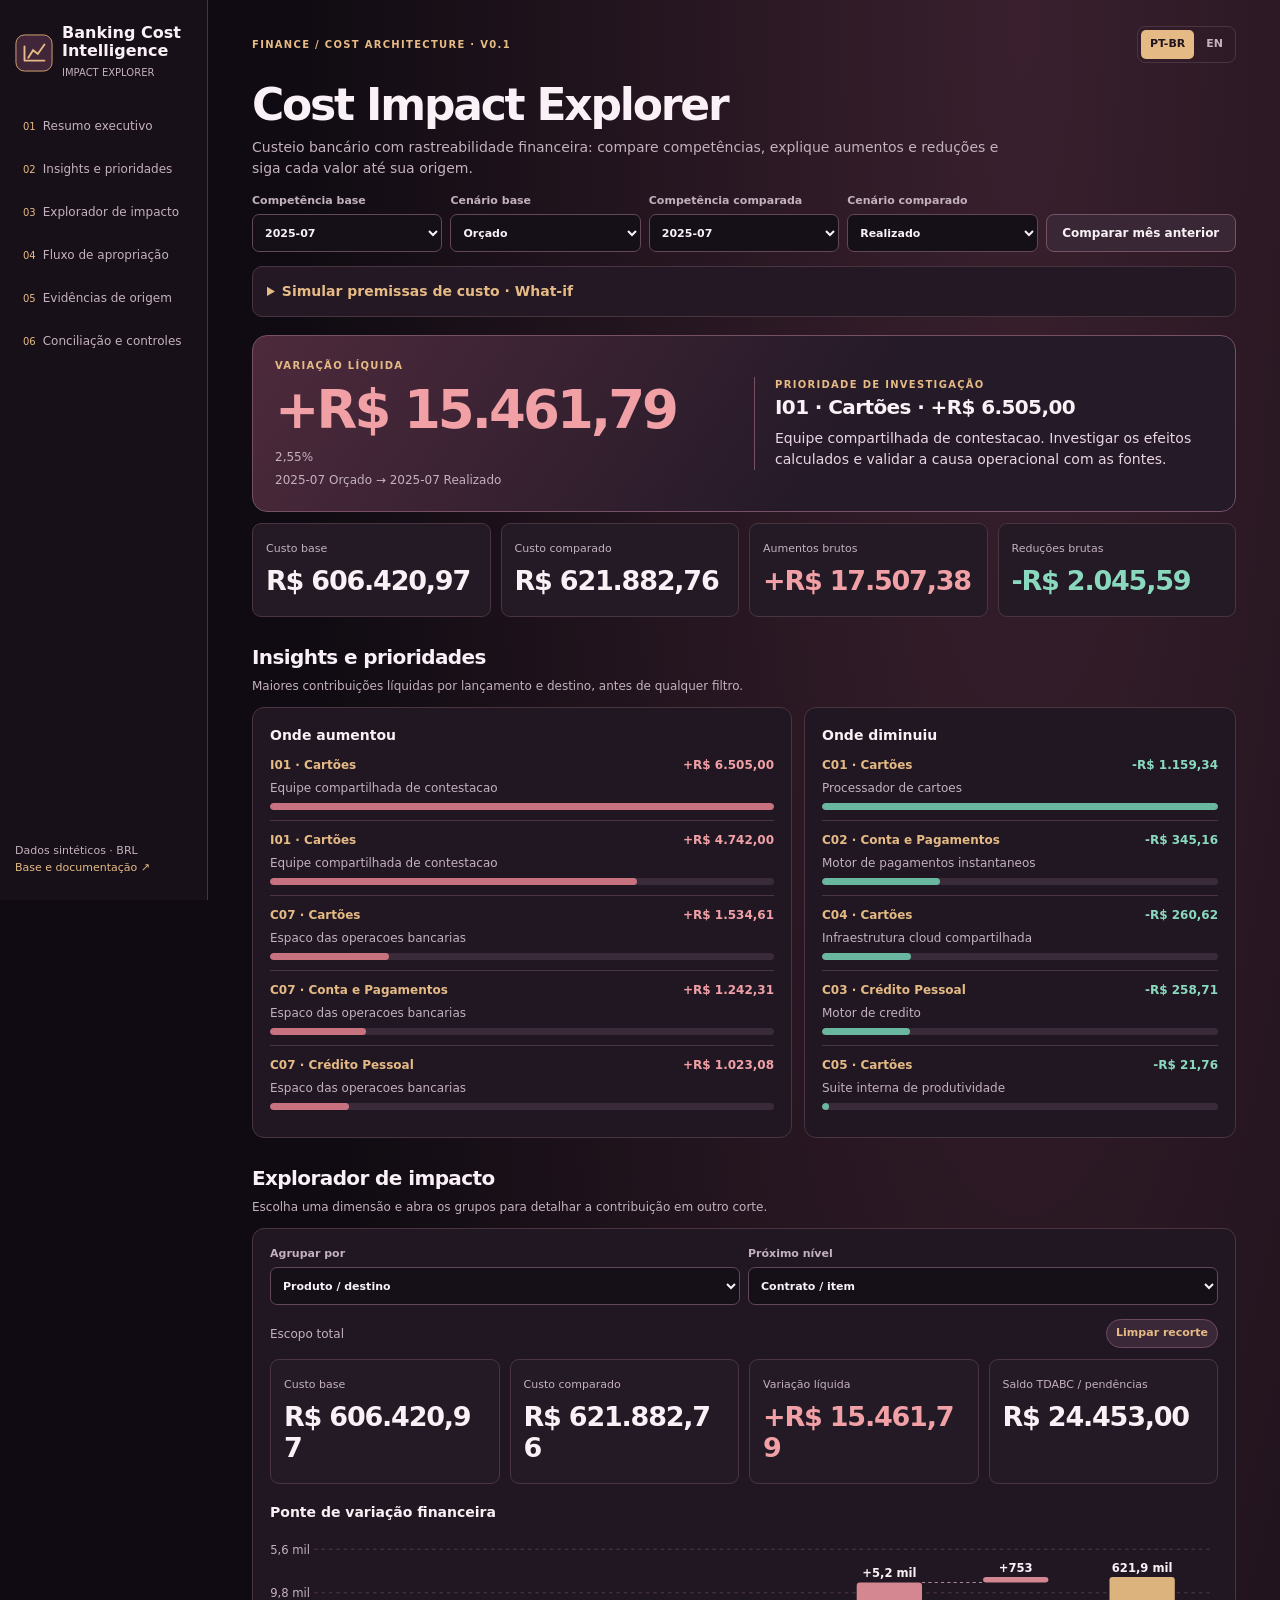
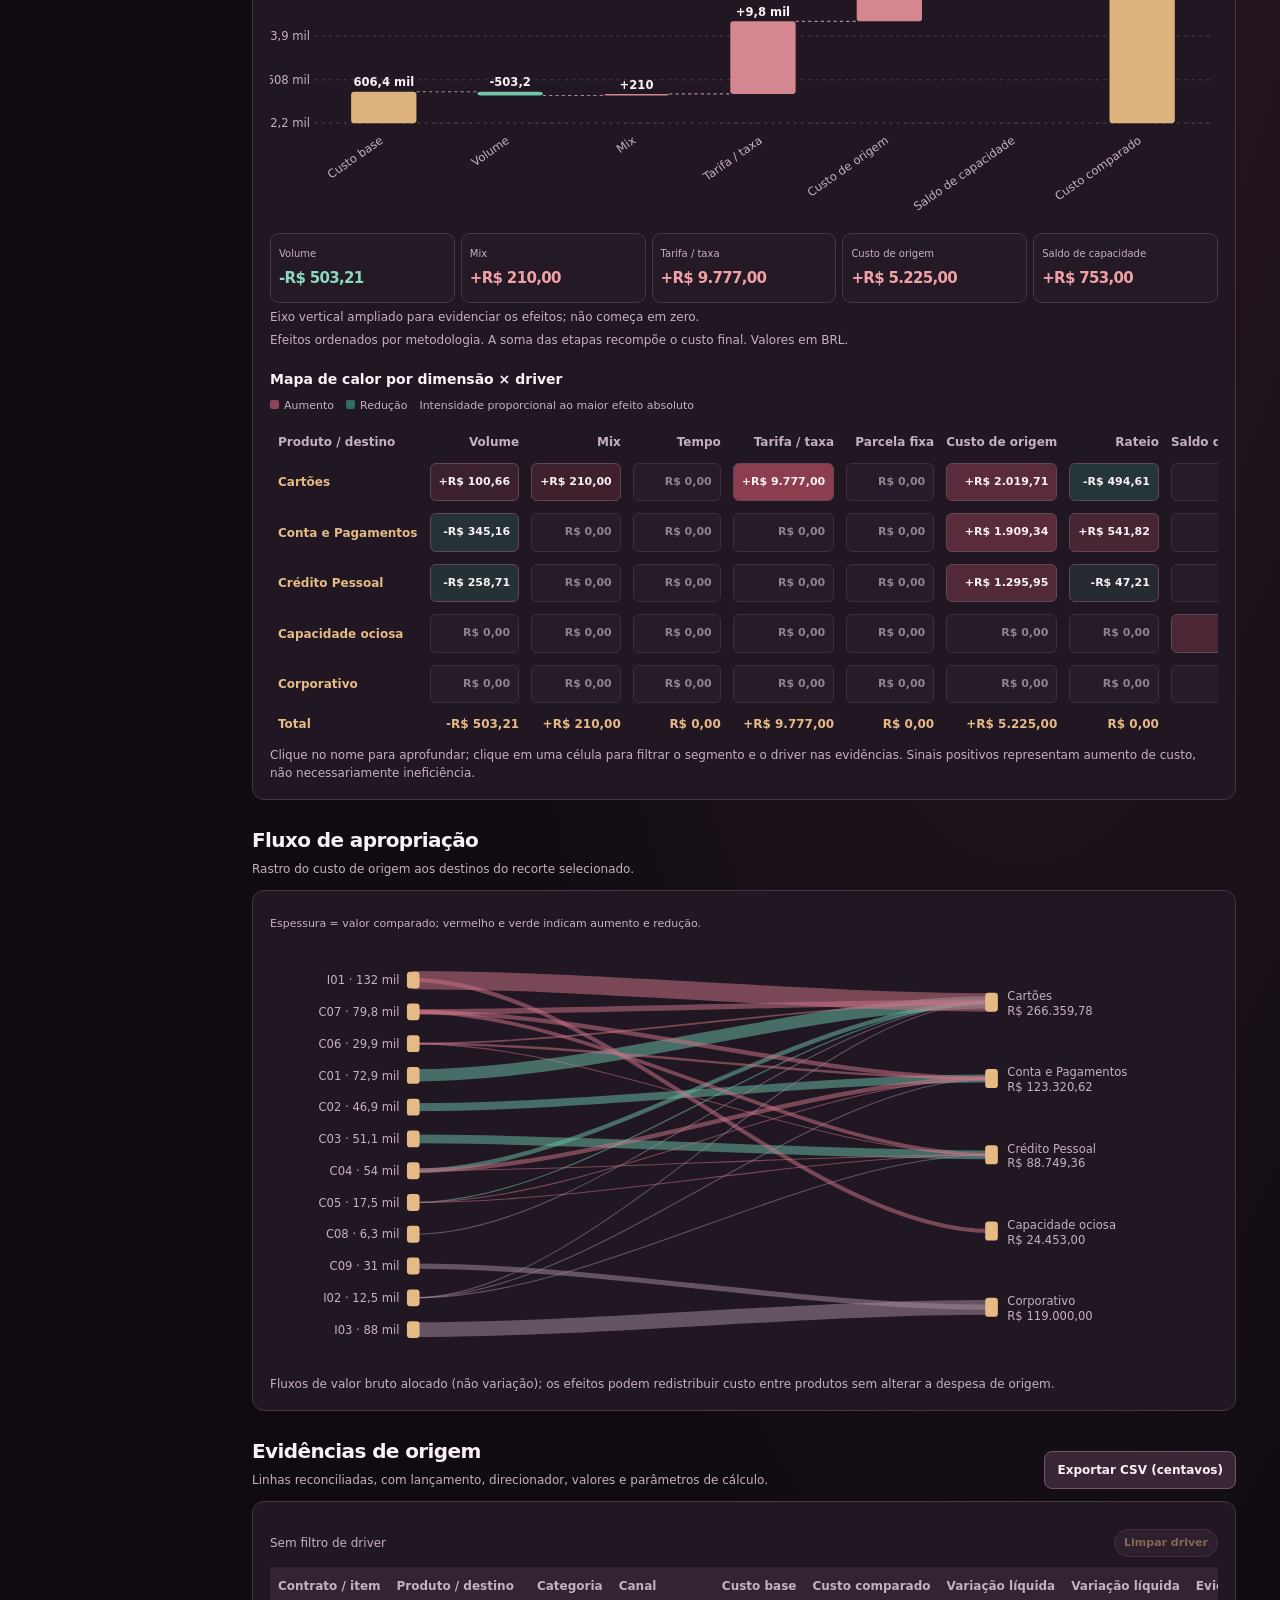
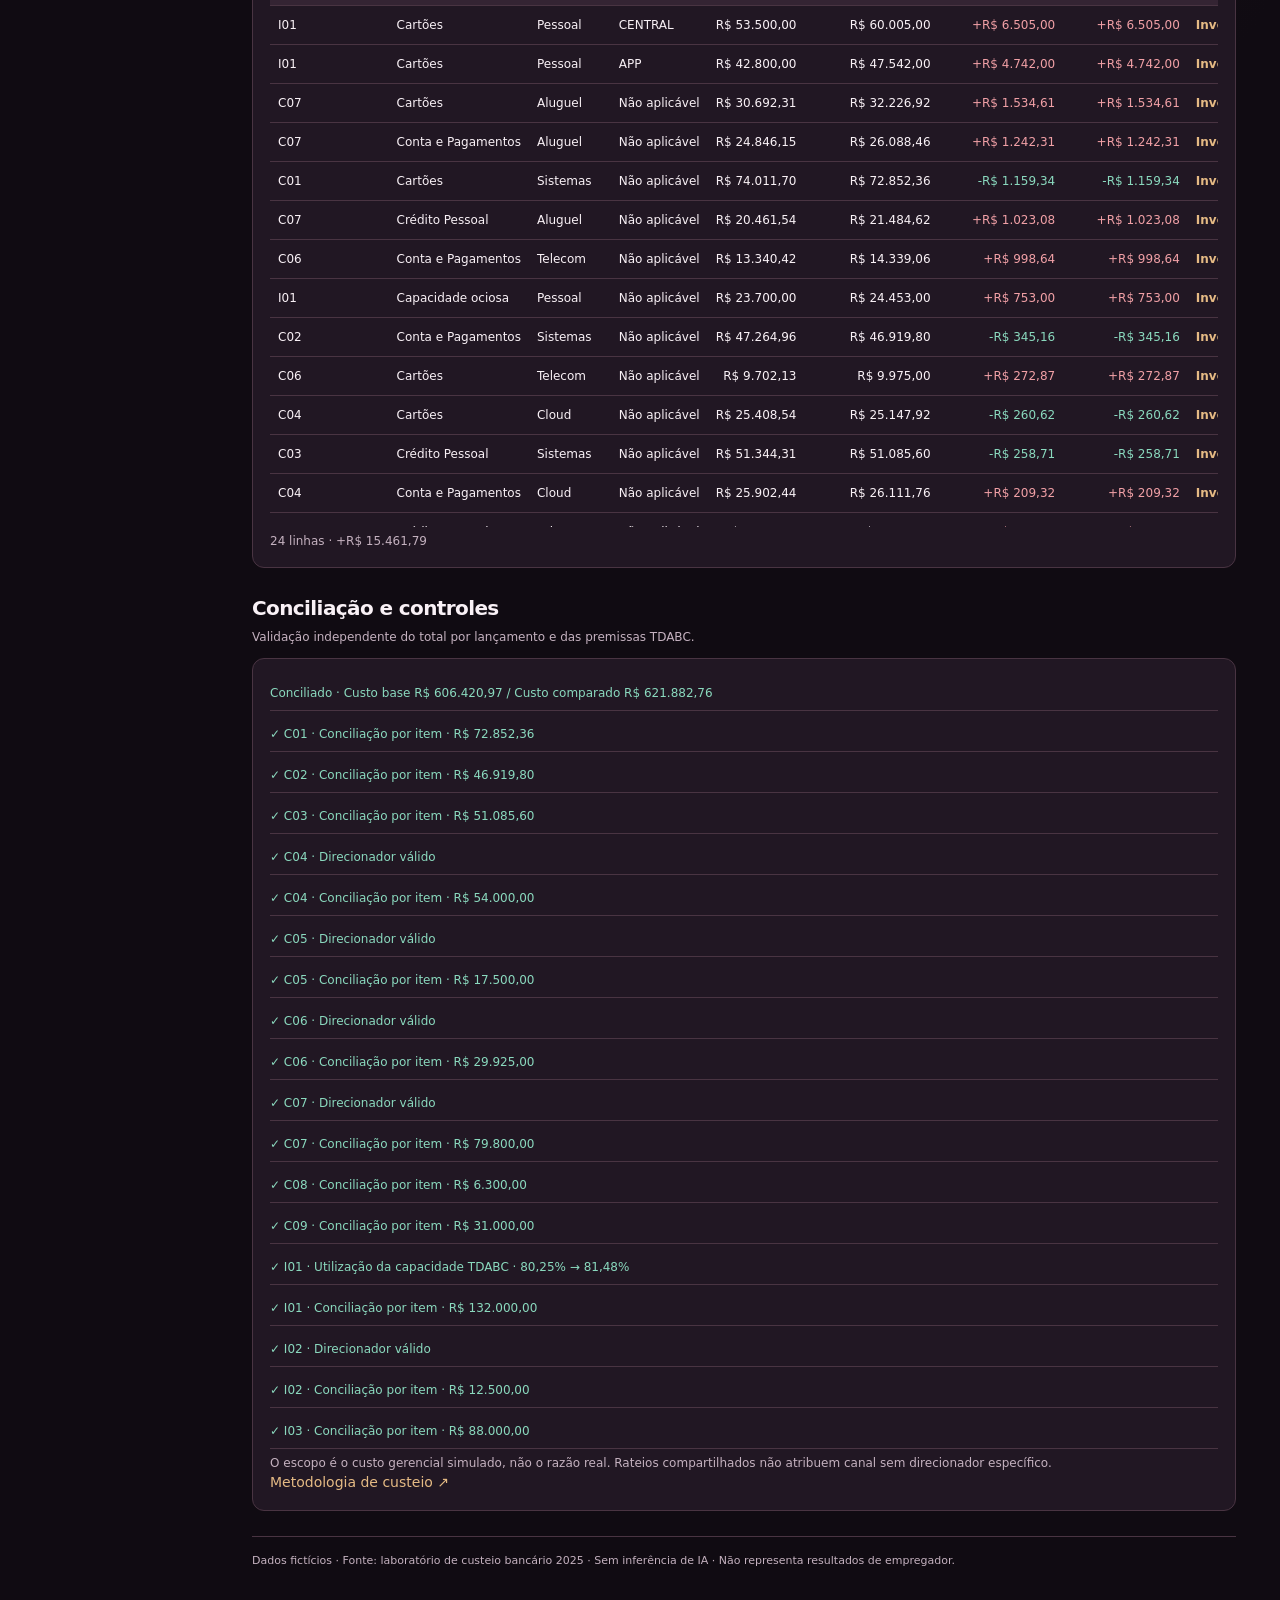
==== commit 5a126544: "Add what-if cost driver controls and readable zoomed variance bridge" ====
--- a/docs/banking-cost-sandbox/index.html
+++ b/docs/banking-cost-sandbox/index.html
@@ -1,17 +1,19 @@
 <!doctype html><html lang="pt-BR"><head><meta charset="utf-8"><meta name="viewport" content="width=device-width,initial-scale=1"><meta name="robots" content="noindex,nofollow"><title>Banking Cost Intelligence | Cost Impact Explorer</title><style>
 :root{color-scheme:dark;--bg:#100b12;--panel:#211723;--border:#493442;--gold:#e5ba84;--muted:#c4b1bf;--ink:#f9f1f6;--up:#f1a0a6;--down:#8ad9be}*{box-sizing:border-box}html{scroll-behavior:smooth;scroll-padding-top:15px}body{margin:0;font:14px/1.5 system-ui,sans-serif;color:var(--ink);background:radial-gradient(ellipse at 80% 0,#3a202e,var(--bg) 50%)}[hidden]{display:none!important}h1,h2,h3,p{margin:0}h1{font-size:clamp(28px,4vw,44px);letter-spacing:-.05em;line-height:1.1}h2{font-size:20px;letter-spacing:-.03em}h3{font-size:14px}a{color:var(--gold);text-decoration:none}button,select{font:inherit}button{cursor:pointer}button:disabled{opacity:.5;cursor:default}button:focus-visible,select:focus-visible,a:focus-visible{outline:2px solid var(--gold);outline-offset:3px}.shell{display:grid;grid-template-columns:208px minmax(0,1fr);min-height:100vh}.side{position:sticky;top:0;height:100vh;background:#181019;border-right:1px solid var(--border);padding:24px 15px;display:flex;flex-direction:column;gap:25px}.brand{display:flex;align-items:center;gap:9px}.brand svg{width:38px;flex:none}.brand b{font-size:16px;line-height:1.15;display:block}.tiny,.eyebrow{font-size:10px;color:var(--muted)}.eyebrow{color:var(--gold);font-weight:750;text-transform:uppercase;letter-spacing:.13em}.nav{display:grid;gap:5px}.nav a{padding:10px 8px;border-radius:7px;color:var(--muted);font-size:12px}.nav a:hover{background:#382638;color:var(--ink)}.nav small{color:var(--gold);margin-right:7px}.sidefoot{margin-top:auto;font-size:11px;color:var(--muted)}main{max-width:1550px;width:100%;min-width:0;margin:auto;padding:26px clamp(14px,3.5vw,44px) 45px}.top{display:flex;justify-content:space-between;gap:10px;align-items:center;margin-bottom:18px}.lang{display:flex;border:1px solid var(--border);border-radius:8px;padding:3px;gap:3px}.lang button{background:none;color:var(--muted);border:none;padding:6px 9px;border-radius:5px;font-size:11px;font-weight:700}.lang .active{background:var(--gold);color:#21151d}.intro{color:var(--muted);margin-top:8px;max-width:760px}.section{margin:25px 0}.head{display:flex;justify-content:space-between;align-items:end;gap:12px;margin-bottom:12px}.head p,.note{font-size:12px;color:var(--muted);margin-top:5px}.panel{border:1px solid var(--border);border-radius:12px;padding:17px;background:var(--panel);min-width:0}.hero{display:grid;grid-template-columns:1fr 1fr;gap:20px;background:linear-gradient(125deg,#4d2a3c,#251a28 60%);border:1px solid #765064;border-radius:15px;padding:22px;margin-top:18px}.hero strong{display:block;font-size:clamp(28px,5vw,53px);font-weight:720;line-height:1.14;letter-spacing:-.055em;margin:7px 0;overflow-wrap:anywhere;font-variant-numeric:tabular-nums}.hero .message{align-self:center;border-left:1px solid #775064;padding-left:20px}.hero .message p{margin-top:6px;color:#ead5e2}.kpis{display:grid;grid-template-columns:repeat(4,minmax(0,1fr));gap:10px;margin-top:11px}.metric{min-width:0;border:1px solid var(--border);border-radius:9px;background:#241a26;padding:13px}.metric span{font-size:11px;color:var(--muted)}.metric b{display:block;font-size:clamp(17px,2.2vw,27px);letter-spacing:-.045em;line-height:1.15;margin:7px 0;overflow-wrap:anywhere;font-variant-numeric:tabular-nums}.metric small{font-size:10px;color:var(--muted)}.up{color:var(--up)}.down{color:var(--down)}.gold{color:var(--gold)}.controls{display:grid;grid-template-columns:repeat(5,minmax(0,1fr));gap:8px;align-items:end;margin:14px 0}label{display:block;color:var(--muted);font-size:11px;font-weight:650}select{display:block;width:100%;padding:8px;background:#150f18;border:1px solid #644759;border-radius:7px;color:var(--ink);min-height:38px;margin-top:5px}.btn{border:1px solid #775367;background:#392735;color:var(--ink);padding:9px 12px;border-radius:8px;font-size:12px;font-weight:650}.primary{background:var(--gold);color:#2c1923}.scope{display:flex;justify-content:space-between;align-items:center;gap:10px;flex-wrap:wrap;margin:10px 0}.scope button{background:#3a2838;color:var(--gold);border:1px solid #6c4a5f;padding:5px 9px;border-radius:20px;font-size:11px}.scope span{font-size:12px;color:var(--muted)}.scope-chips{display:flex;gap:7px;flex-wrap:wrap}.split{display:grid;grid-template-columns:minmax(0,1.25fr) minmax(0,1fr);gap:12px}.chart{width:100%;height:auto;display:block}.chart text{fill:var(--muted);font:11px system-ui}.chart .value{fill:var(--ink);font-weight:650}.tablewrap{overflow:auto;margin-top:10px;max-height:560px}table{border-collapse:collapse;white-space:nowrap;width:100%;font-size:12px;font-variant-numeric:tabular-nums}td,th{padding:10px 8px;border-bottom:1px solid var(--border);text-align:left}th{position:sticky;top:0;background:#342433;color:var(--muted);font-weight:650;z-index:1}td.num,th.num{text-align:right}tbody tr:hover{background:#2b1f2d}tfoot td{font-weight:700;color:var(--gold);border:0}.matrix{border-collapse:separate;border-spacing:4px}.matrix th,.matrix td{padding:4px;border:0}.matrix th{position:static;background:none}.cell{border:1px solid #614653;color:var(--ink);border-radius:6px;padding:10px 8px;text-align:right;font-size:11px;font-weight:650;width:100%;min-width:88px;font-variant-numeric:tabular-nums}.cell:hover:not(:disabled){outline:2px solid var(--gold)}.rowlink{border:none;background:none;color:var(--gold);padding:0;text-align:left;font-size:12px;font-weight:650}.rank{padding:10px 0;border-bottom:1px solid var(--border)}.rank:last-child{border-bottom:0}.rankline{display:flex;justify-content:space-between;gap:8px;font-size:12px}.track{height:7px;border-radius:5px;background:#392b3a;margin-top:6px;overflow:hidden}.track i{display:block;height:100%;border-radius:5px}.legend{font-size:11px;display:flex;flex-wrap:wrap;gap:12px;color:var(--muted);margin:8px 0}.legend i{display:inline-block;width:9px;height:9px;border-radius:2px;margin-right:5px}.trace{display:flex;align-items:center;gap:9px;flex-wrap:wrap;margin-bottom:10px}.trace span{border:1px solid var(--border);background:#2d202e;padding:7px 10px;border-radius:7px;font-size:12px}.trace i{font-style:normal;color:var(--gold)}.drawer{position:fixed;z-index:20;right:0;top:0;bottom:0;width:min(650px,100%);padding:22px;overflow:auto;background:#251a27;border-left:1px solid #85596f;box-shadow:-20px 0 80px #000a}.drawerhead{display:flex;justify-content:space-between;gap:8px;margin-bottom:14px}.drawer .kpis{grid-template-columns:repeat(3,1fr)}.detail{display:flex;justify-content:space-between;gap:10px;border-bottom:1px solid var(--border);padding:9px 0;font-size:12px}.detail span{color:var(--muted)}.detail b{text-align:right;overflow-wrap:anywhere}.drawer pre{overflow:auto;white-space:pre-wrap;overflow-wrap:anywhere;font-size:11px;background:#150f19;padding:12px;border-radius:8px}.footer{color:var(--muted);font-size:11px;border-top:1px solid var(--border);padding-top:16px}.error{color:var(--up);padding:12px;border:1px solid #8b4e59;border-radius:8px}.control-list{display:grid;gap:6px}.control-list div{font-size:12px;padding:8px 0;border-bottom:1px solid var(--border)}@media(max-width:1000px){.shell{grid-template-columns:175px minmax(0,1fr)}.controls{grid-template-columns:repeat(3,minmax(0,1fr))}.kpis{grid-template-columns:repeat(2,minmax(0,1fr))}.split{grid-template-columns:1fr}}@media(max-width:720px){.shell{display:block}.side{height:auto;position:static;border-right:0;border-bottom:1px solid var(--border);padding:12px;gap:10px}.nav{display:flex;overflow:auto;white-space:nowrap}.nav a{padding:7px}.nav small,.sidefoot{display:none}main{padding:15px 12px}.hero{grid-template-columns:1fr;padding:16px;gap:12px}.hero .message{border-left:0;border-top:1px solid #775064;padding:12px 0 0}.controls{grid-template-columns:repeat(2,minmax(0,1fr))}.panel{padding:12px}.drawer{padding:16px}.metric{padding:11px}}
-</style></head><body><div class="shell"><aside class="side"><div class="brand"><svg viewBox="0 0 40 40" aria-hidden="true"><rect x="1" y="1" width="38" height="38" rx="9" fill="#402638" stroke="#d5a674"/><path d="M10 28V13m0 15h21M14 25l5-8 5 4 7-10" fill="none" stroke="#e5ba84" stroke-width="2" stroke-linecap="round"/></svg><div><b>Banking Cost<br>Intelligence</b><span class="tiny">IMPACT EXPLORER</span></div></div><nav class="nav"><a href="#executive"><small>01</small><span data-t="executive"></span></a><a href="#insights"><small>02</small><span data-t="insights"></span></a><a href="#impact"><small>03</small><span data-t="impact"></span></a><a href="#allocation"><small>04</small><span data-t="allocationFlow"></span></a><a href="#evidence"><small>05</small><span data-t="evidence"></span></a><a href="#controls"><small>06</small><span data-t="controls"></span></a></nav><div class="sidefoot"><p data-t="synthetic"></p><a href="https://github.com/denisisikawa/denis-isikawa-databricks/tree/main/macro-fpa/synthetic-banking" data-t="docs"></a></div></aside><main><div class="top"><span class="eyebrow">Finance / Cost architecture · v0.1</span><div class="lang"><button id="pt">PT-BR</button><button id="en">EN</button></div></div><header id="executive"><h1 data-t="title"></h1><p class="intro" data-t="intro"></p></header><div class="controls"><label><span data-t="baseMonth"></span><select id="baseMonth"></select></label><label><span data-t="baseScenario"></span><select id="baseScenario"></select></label><label><span data-t="currentMonth"></span><select id="currentMonth"></select></label><label><span data-t="currentScenario"></span><select id="currentScenario"></select></label><button class="btn" id="prior" data-t="prior"></button></div><p id="error" class="error" role="alert" hidden></p><div id="results"><div class="hero"><div><div class="eyebrow" data-t="net"></div><strong id="net"></strong><p class="note" id="netPct"></p><p class="note" id="periodLabel"></p></div><div class="message"><div class="eyebrow" data-t="keyFinding"></div><h2 id="finding"></h2><p id="findingText"></p></div></div><div class="kpis" id="metrics"></div>
+.lab{margin:14px 0;background:#241824;border:1px solid var(--border);padding:14px;border-radius:10px}.lab summary{cursor:pointer;font-weight:700;color:var(--gold)}.lab .controls{grid-template-columns:repeat(auto-fit,minmax(125px,1fr));margin-bottom:7px}.lab input{display:block;width:100%;padding:8px;background:#150f18;border:1px solid #644759;border-radius:7px;color:var(--ink);margin-top:5px;font:inherit}.lab-actions{display:flex;gap:8px;flex-wrap:wrap;margin-top:10px}.lab .note{margin-top:8px}.bridge-legend{font-size:11px;color:var(--muted);margin-top:5px}.delta-strip{display:grid;grid-template-columns:repeat(auto-fit,minmax(106px,1fr));gap:6px;margin-top:10px}.delta-strip .metric{padding:8px}.delta-strip .metric b{font-size:15px}.delta-strip .metric span{font-size:10px}.chart-scroll{overflow:auto}.chart-scroll svg{min-width:650px}@media(max-width:720px){.chart-scroll svg{min-width:630px}}
+</style></head><body><div class="shell"><aside class="side"><div class="brand"><svg viewBox="0 0 40 40" aria-hidden="true"><rect x="1" y="1" width="38" height="38" rx="9" fill="#402638" stroke="#d5a674"/><path d="M10 28V13m0 15h21M14 25l5-8 5 4 7-10" fill="none" stroke="#e5ba84" stroke-width="2" stroke-linecap="round"/></svg><div><b>Banking Cost<br>Intelligence</b><span class="tiny">IMPACT EXPLORER</span></div></div><nav class="nav"><a href="#executive"><small>01</small><span data-t="executive"></span></a><a href="#insights"><small>02</small><span data-t="insights"></span></a><a href="#impact"><small>03</small><span data-t="impact"></span></a><a href="#allocation"><small>04</small><span data-t="allocationFlow"></span></a><a href="#evidence"><small>05</small><span data-t="evidence"></span></a><a href="#controls"><small>06</small><span data-t="controls"></span></a></nav><div class="sidefoot"><p data-t="synthetic"></p><a href="https://github.com/denisisikawa/denis-isikawa-databricks/tree/main/macro-fpa/synthetic-banking" data-t="docs"></a></div></aside><main><div class="top"><span class="eyebrow">Finance / Cost architecture · v0.1</span><div class="lang"><button id="pt">PT-BR</button><button id="en">EN</button></div></div><header id="executive"><h1 data-t="title"></h1><p class="intro" data-t="intro"></p></header><div class="controls"><label><span data-t="baseMonth"></span><select id="baseMonth"></select></label><label><span data-t="baseScenario"></span><select id="baseScenario"></select></label><label><span data-t="currentMonth"></span><select id="currentMonth"></select></label><label><span data-t="currentScenario"></span><select id="currentScenario"></select></label><button class="btn" id="prior" data-t="prior"></button></div><details class="lab" id="lab"><summary data-t="lab"></summary><p class="note" data-t="labNote"></p><div class="controls"><label><span data-t="contract"></span><select id="labId"></select></label><label><span data-t="fixPct"></span><input id="labFixed" type="number" min="-100" max="200" value="0"></label><label id="labVariableWrap"><span data-t="varPct"></span><input id="labVariable" type="number" min="-100" max="200" value="0"></label><label id="labProductWrap"><span data-t="product"></span><select id="labProduct"></select></label><label id="labDriverWrap"><span data-t="driverPct"></span><input id="labDriver" type="number" min="-100" max="200" value="0"></label><label id="labCapacityWrap"><span data-t="capacityPct"></span><input id="labCapacity" type="number" min="-90" max="200" value="0"></label><label id="labTimeWrap"><span data-t="timePct"></span><input id="labTime" type="number" min="-100" max="200" value="0"></label></div><div class="lab-actions"><button class="btn primary" id="labApply" data-t="labApply"></button><button class="btn" id="labReset" data-t="labReset"></button></div><p class="note" id="labStatus" role="status"></p></details><p id="error" class="error" role="alert" hidden></p><div id="results"><div class="hero"><div><div class="eyebrow" data-t="net"></div><strong id="net"></strong><p class="note" id="netPct"></p><p class="note" id="periodLabel"></p></div><div class="message"><div class="eyebrow" data-t="keyFinding"></div><h2 id="finding"></h2><p id="findingText"></p></div></div><div class="kpis" id="metrics"></div>
 <section class="section" id="insights"><div class="head"><div><h2 data-t="insights"></h2><p data-t="insightSub"></p></div></div><div class="split"><div class="panel"><h3 data-t="increases"></h3><div id="topUp"></div></div><div class="panel"><h3 data-t="decreases"></h3><div id="topDown"></div></div></div></section>
-<section class="section" id="impact"><div class="head"><div><h2 data-t="impact"></h2><p data-t="impactSub"></p></div></div><div class="panel"><div class="controls" style="grid-template-columns:repeat(2,minmax(0,1fr));margin-top:0"><label><span data-t="dimension"></span><select id="dimension"></select></label><label><span data-t="nextDimension"></span><select id="nextDimension"></select></label></div><div class="scope"><div class="scope-chips" id="breadcrumbs"></div><button class="btn" id="clear" data-t="clear"></button></div><div class="kpis" id="scopeMetrics"></div><h3 style="margin-top:18px" data-t="bridge"></h3><div id="waterfall"></div><p class="note" data-t="bridgeNote"></p><h3 style="margin-top:20px" data-t="heat"></h3><div class="legend"><span><i style="background:#8b4555"></i><span data-t="increase"></span></span><span><i style="background:#326c60"></i><span data-t="decrease"></span></span><span data-t="cellNote"></span></div><div class="tablewrap"><table class="matrix" id="matrix"></table></div><p class="note" data-t="matrixNote"></p></div></section>
-<section class="section" id="allocation"><div class="head"><div><h2 data-t="allocationFlow"></h2><p data-t="flowSub"></p></div></div><div class="panel"><div class="legend"><span data-t="flowLegend"></span></div><div id="flow"></div><p class="note" data-t="flowNote"></p></div></section>
+<section class="section" id="impact"><div class="head"><div><h2 data-t="impact"></h2><p data-t="impactSub"></p></div></div><div class="panel"><div class="controls" style="grid-template-columns:repeat(2,minmax(0,1fr));margin-top:0"><label><span data-t="dimension"></span><select id="dimension"></select></label><label><span data-t="nextDimension"></span><select id="nextDimension"></select></label></div><div class="scope"><div class="scope-chips" id="breadcrumbs"></div><button class="btn" id="clear" data-t="clear"></button></div><div class="kpis" id="scopeMetrics"></div><h3 style="margin-top:18px" data-t="bridge"></h3><div id="waterfall" class="chart-scroll"></div><div class="delta-strip" id="bridgeValues"></div><p class="note" id="zoomNote"></p><p class="note" data-t="bridgeNote"></p><h3 style="margin-top:20px" data-t="heat"></h3><div class="legend"><span><i style="background:#8b4555"></i><span data-t="increase"></span></span><span><i style="background:#326c60"></i><span data-t="decrease"></span></span><span data-t="cellNote"></span></div><div class="tablewrap"><table class="matrix" id="matrix"></table></div><p class="note" data-t="matrixNote"></p></div></section>
+<section class="section" id="allocation"><div class="head"><div><h2 data-t="allocationFlow"></h2><p data-t="flowSub"></p></div></div><div class="panel"><div class="legend"><span data-t="flowLegend"></span></div><div id="flow" class="chart-scroll"></div><p class="note" data-t="flowNote"></p></div></section>
 <section class="section" id="evidence"><div class="head"><div><h2 data-t="evidence"></h2><p data-t="evidenceSub"></p></div><button class="btn" id="export" data-t="export"></button></div><div class="panel"><div class="scope"><span id="evidenceScope"></span><button class="btn" id="clearEffect" data-t="clearEffect"></button></div><div class="tablewrap"><table><thead><tr><th data-t="contract"></th><th data-t="product"></th><th data-t="category"></th><th data-t="channel"></th><th class="num" data-t="base"></th><th class="num" data-t="current"></th><th class="num" data-t="net"></th><th class="num" id="effectHead"></th><th data-t="evidence"></th></tr></thead><tbody id="rows"></tbody></table></div><p id="count" class="note"></p></div></section>
 <section class="section" id="controls"><div class="head"><div><h2 data-t="controls"></h2><p data-t="controlSub"></p></div></div><div class="panel"><div id="checks" class="control-list"></div><p class="note" data-t="controlNote"></p><a href="https://github.com/denisisikawa/denis-isikawa-databricks/blob/main/macro-fpa/BANKING_COSTING.md" data-t="method"></a></div></section></div><footer class="footer" data-t="footer"></footer></main></div>
 <aside class="drawer" id="drawer" hidden role="dialog" aria-labelledby="drawerTitle" aria-modal="false"><div class="drawerhead"><div><div class="eyebrow" data-t="evidence"></div><h2 id="drawerTitle"></h2></div><button class="btn" id="close" data-t="close"></button></div><div id="detail"></div></aside>
 <script src="data.js"></script><script src="model.js"></script><script>
 const T={pt:{executive:"Resumo executivo",insights:"Insights e prioridades",impact:"Explorador de impacto",allocationFlow:"Rastreio da alocação",evidence:"Evidências de origem",controls:"Conciliação e controles",synthetic:"Dados sintéticos · BRL",docs:"Base e documentação ↗",title:"Cost Impact Explorer",intro:"Custeio bancário com rastreabilidade financeira: compare competências, explique aumentos e reduções e siga cada valor até sua origem.",baseMonth:"Competência base",baseScenario:"Cenário base",currentMonth:"Competência comparada",currentScenario:"Cenário comparado",prior:"Comparar mês anterior",net:"Variação líquida",keyFinding:"Prioridade de investigação",base:"Custo base",current:"Custo comparado",grossUp:"Aumentos brutos",grossDown:"Reduções brutas",idle:"Saldo de capacidade",insightSub:"Maiores contribuições líquidas por lançamento e destino, antes de qualquer filtro.",increases:"Onde aumentou",decreases:"Onde diminuiu",impactSub:"Escolha uma dimensão e abra os grupos para detalhar a contribuição em outro corte.",dimension:"Agrupar por",nextDimension:"Próximo nível",clear:"Limpar recorte",all:"Escopo total",bridge:"Ponte de variação financeira",bridgeNote:"Efeitos ordenados por metodologia. A soma das etapas recompõe o custo final. Valores em BRL.",heat:"Mapa de calor por dimensão × driver",increase:"Aumento",decrease:"Redução",cellNote:"Intensidade proporcional ao maior efeito absoluto",matrixNote:"Clique no nome para aprofundar; clique em uma célula para filtrar o segmento e o driver nas evidências. Sinais positivos representam aumento de custo, não necessariamente ineficiência.",allocationFlow:"Fluxo de apropriação",flowSub:"Rastro do custo de origem aos destinos do recorte selecionado.",flowLegend:"Espessura = valor comparado; vermelho e verde indicam aumento e redução.",flowNote:"Fluxos de valor bruto alocado (não variação); os efeitos podem redistribuir custo entre produtos sem alterar a despesa de origem.",evidenceSub:"Linhas reconciliadas, com lançamento, direcionador, valores e parâmetros de cálculo.",export:"Exportar CSV",clearEffect:"Limpar driver",contract:"Contrato / item",product:"Produto / destino",area:"Área dona",category:"Categoria",nature:"Natureza",driver:"Direcionador",channel:"Canal",event:"Evento",volume:"Volume",mix:"Mix",time:"Tempo",rate:"Tarifa / taxa",fixed:"Parcela fixa",source:"Custo de origem",allocation:"Rateio",controlSub:"Validação independente do total por lançamento e das premissas TDABC.",controlNote:"O escopo é o custo gerencial simulado, não o razão real. Rateios compartilhados não atribuem canal sem direcionador específico.",method:"Metodologia de custeio ↗",footer:"Dados fictícios · Fonte: laboratório de custeio bancário 2025 · Sem inferência de IA · Não representa resultados de empregador.",close:"Fechar",orcado:"Orçado",realizado:"Realizado",CORP:"Corporativo",IDLE:"Capacidade ociosa",PENDING:"Pendente de validação",NA:"Não aplicável",none:"Nenhuma contribuição neste recorte.",rows:"linhas",selected:"Driver selecionado",total:"Total",open:"Investigar",sourceData:"Registros de origem e premissas",rule:"Regra de cálculo",reconciled:"Conciliado",capacity:"Utilização da capacidade TDABC",driverCheck:"Direcionador válido",sourceCheck:"Conciliação por item",noIssue:"Sem desvio líquido por lançamento e destino.",investigate:"Investigar os efeitos calculados e validar a causa operacional com as fontes.",noFilter:"Sem filtro de driver",failure:"Falha de validação: ",banking:"Custeio gerencial",P01:"Cartões",P02:"Conta e Pagamentos",P03:"Crédito Pessoal",sistemas:"Sistemas",cloud:"Cloud",licencas:"Licenças",telecom:"Telecom",aluguel:"Aluguel",pessoal:"Pessoal",facilities:"Facilities",direto:"Direto",indireto:"Indireto",corporativo:"Corporativo",apropriacao_direta:"Apropriação direta",horas_computacao:"Horas de computação",licencas_ativas:"Licenças ativas",links_ativos:"Links ativos",area_ocupada_m2:"Área ocupada (m²)",centro_corporativo:"Centro corporativo",minutos_tdabc:"Minutos TDABC",CONTESTACAO_SIMPLES:"Contestação simples",CONTESTACAO_COMPLEXA:"Contestação complexa"},
 en:{executive:"Executive summary",insights:"Insights & priorities",impact:"Impact explorer",allocationFlow:"Allocation trace",evidence:"Source evidence",controls:"Reconciliation & controls",synthetic:"Synthetic data · BRL",docs:"Data & documentation ↗",title:"Cost Impact Explorer",intro:"Banking cost allocation with financial traceability: compare periods, explain increases and decreases, and trace each amount to its source.",baseMonth:"Base period",baseScenario:"Base scenario",currentMonth:"Comparison period",currentScenario:"Comparison scenario",prior:"Compare previous month",net:"Net variance",keyFinding:"Investigation priority",base:"Base cost",current:"Comparison cost",grossUp:"Gross increases",grossDown:"Gross decreases",idle:"Capacity balance",insightSub:"Largest net contributions by source item and destination, before filters.",increases:"Largest increases",decreases:"Largest decreases",impactSub:"Choose a dimension and expand groups into a different dimension.",dimension:"Group by",nextDimension:"Next level",clear:"Clear scope",all:"Entire scope",bridge:"Financial variance bridge",bridgeNote:"Effects follow methodology order. Steps reconcile exactly to closing cost. Amounts in BRL.",heat:"Heatmap by dimension × driver",increase:"Increase",decrease:"Decrease",cellNote:"Intensity relative to largest absolute effect",matrixNote:"Click group name to drill down; click a cell to filter group and driver evidence. Positive means increased cost, not necessarily inefficiency.",allocationFlow:"Allocation flow",flowSub:"Trace expense sources to destinations within the selected scope.",flowLegend:"Width = comparison cost; red and green indicate increases and decreases.",flowNote:"Flows represent allocated cost, not variance; allocation effects may shift amounts without changing source expense.",evidenceSub:"Reconciled details with source item, driver, amounts and calculation inputs.",export:"Export CSV",clearEffect:"Clear driver",contract:"Contract / item",product:"Product / destination",area:"Owning area",category:"Category",nature:"Cost nature",driver:"Driver",channel:"Channel",event:"Event",volume:"Volume",mix:"Mix",time:"Time",rate:"Tariff / rate",fixed:"Fixed component",source:"Source cost",allocation:"Allocation",controlSub:"Source-item reconciliation and TDABC input validation.",controlNote:"Synthetic management accounting scope, not actual ledger. Shared costs have no channel attribution without specific measurements.",method:"Costing methodology ↗",footer:"Fictional data · Source: 2025 banking cost lab · No AI inference · No employer results.",close:"Close",orcado:"Budget",realizado:"Actual",CORP:"Corporate",IDLE:"Idle capacity",PENDING:"Pending validation",NA:"Not applicable",none:"No contribution in this scope.",rows:"rows",selected:"Selected driver",total:"Total",open:"Investigate",sourceData:"Source records and assumptions",rule:"Calculation rule",reconciled:"Reconciled",capacity:"TDABC capacity utilization",driverCheck:"Valid driver",sourceCheck:"Source-item reconciliation",noIssue:"No net variance by source item and destination.",investigate:"Investigate calculated effects and confirm operational causes against source evidence.",noFilter:"No driver filter",failure:"Validation failed: ",banking:"Management costing",P01:"Cards",P02:"Accounts & Payments",P03:"Personal Loans",sistemas:"Systems",cloud:"Cloud",licencas:"Licenses",telecom:"Telecom",aluguel:"Rent",pessoal:"Staff",facilities:"Facilities",direto:"Direct",indireto:"Shared",corporativo:"Corporate",apropriacao_direta:"Direct assignment",horas_computacao:"Compute hours",licencas_ativas:"Active licenses",links_ativos:"Active links",area_ocupada_m2:"Occupied area (m²)",centro_corporativo:"Corporate center",minutos_tdabc:"TDABC minutes",CONTESTACAO_SIMPLES:"Simple dispute",CONTESTACAO_COMPLEXA:"Complex dispute"}};
+Object.assign(T.pt,{"lab":"Simular premissas de custo · What-if","labNote":"Altera uma cópia do cenário comparado. O cenário original permanece intacto. A mudança de direcionador afeta todos os custos que o utilizam. O modelo não altera o volume de eventos nesta versão.","fixPct":"Parcela fixa Δ (%)","varPct":"Cobrança variável Δ (%)","driverPct":"Consumo do direcionador Δ (%)","capacityPct":"Capacidade prática Δ (%)","timePct":"Tempo ativo por caso Δ (%)","labApply":"Aplicar simulação","labReset":"Restaurar cenário original","labInactive":"Nenhuma simulação ativa.","labActive":"Simulação ativa sobre o cenário comparado","simulation":"Simulação","zoom":"Eixo vertical ampliado para evidenciar os efeitos; não começa em zero.","export":"Exportar CSV (centavos)","ruleDirect":"Direto: parcela fixa, volume à tarifa base e efeito residual da cobrança variável","ruleShared":"Compartilhado: custo de origem com pesos anteriores, depois novos pesos","ruleCorp":"Despesa corporativa permanece no centro corporativo","ruleTD":"TDABC: volume → mix → tempo → taxa","ruleBalance":"Saldo TDABC: custo do grupo menos custo atribuído","rulePending":"Pendente: direcionador incompleto ou zerado","scopeIdle":"Saldo TDABC / pendências","noChanges":"Sem variações de drivers"});Object.assign(T.en,{"lab":"Cost assumption simulator · What-if","labNote":"Changes a copy of the comparison scenario; original data is unchanged. A driver change affects all expenses using it. Event volumes are not edited in this version.","fixPct":"Fixed component Δ (%)","varPct":"Variable charge Δ (%)","driverPct":"Driver consumption Δ (%)","capacityPct":"Practical capacity Δ (%)","timePct":"Active time/case Δ (%)","labApply":"Apply simulation","labReset":"Restore original scenario","labInactive":"No active simulation.","labActive":"Active simulation on comparison scenario","simulation":"Simulation","zoom":"Vertical axis is zoomed to make effects visible; it does not start at zero.","export":"Export CSV (cents)","ruleDirect":"Direct: fixed component, volume at baseline rate, residual variable charge effect","ruleShared":"Shared: source expense at baseline weights, then new weights","ruleCorp":"Corporate expense remains corporate","ruleTD":"TDABC: volume → mix → time → rate","ruleBalance":"TDABC balance: resource cost minus attributed cost","rulePending":"Pending: incomplete or zero driver","scopeIdle":"TDABC balance / pending","noChanges":"No driver changes"});
 const $=id=>document.getElementById(id), dims=["product","area","category","contract","nature","driver","channel","event"], months=Array.from({length:12},(_,i)=>"2025-"+String(i+1).padStart(2,"0"));
-let lang="pt", model, scope=[], effect=null, selected=null;try{lang=localStorage.getItem("bank-cost-lang")==="en"?"en":"pt"}catch{}
+let lang="pt", model, scope=[], effect=null, selected=null, labParams=null;try{lang=localStorage.getItem("bank-cost-lang")==="en"?"en":"pt"}catch{}
 const t=k=>T[lang][k]??k, fmt=x=>new Intl.NumberFormat(lang==="pt"?"pt-BR":"en-US",{style:"currency",currency:"BRL",maximumFractionDigits:2}).format(x/100), signed=x=>(x>0?"+":"")+fmt(x), pct=x=>new Intl.NumberFormat(lang==="pt"?"pt-BR":"en-US",{style:"percent",maximumFractionDigits:2}).format(x), compact=x=>new Intl.NumberFormat(lang==="pt"?"pt-BR":"en-US",{notation:"compact",maximumFractionDigits:1}).format(x/100), sum=(r,k)=>r.reduce((a,x)=>a+(typeof k==="function"?k(x):x[k]),0);
 const cls=x=>x>0?"up":x<0?"down":"gold";
 const areas=Object.fromEntries(BANK_DATA.areas.map(a=>[a.area_id,a.nome])), areasEN={A01:"Card Operations",A02:"Payment Operations",A03:"Credit Operations",A04:"Digital Platforms",A05:"Infrastructure & Networks",A06:"Facilities",A07:"Corporate Management"};
@@ -19,24 +21,29 @@
 function el(tag,cl,txt){const e=document.createElement(tag);if(cl)e.className=cl;if(txt!==undefined)e.textContent=txt;return e}
 function options(id,values,chosen){const node=$(id);node.replaceChildren(...values.map(([v,l])=>{const o=el("option","",l);o.value=v;return o}));node.value=chosen}
 function metric(key,v,sub="",color=""){const e=el("div","metric");e.append(el("span","",t(key)),el("b",color,v),el("small","",sub));return e}
-function updateLang(l){lang=l;try{localStorage.setItem("bank-cost-lang",l)}catch{}document.documentElement.lang=l==="pt"?"pt-BR":"en";document.querySelectorAll("[data-t]").forEach(e=>e.textContent=t(e.dataset.t));$('pt').classList.toggle('active',l==="pt");$('en').classList.toggle('active',l==="en");for(const id of ["baseScenario","currentScenario"])options(id,["orcado","realizado"].map(x=>[x,t(x)]),$(id).value||(id==="baseScenario"?"orcado":"realizado"));for(const id of ["dimension","nextDimension"])options(id,dims.map(x=>[x,t(x)]),$(id).value||(id==="dimension"?"product":"contract"));render();if(selected)showDetail(selected)}
+function updateLang(l){lang=l;try{localStorage.setItem("bank-cost-lang",l)}catch{}document.documentElement.lang=l==="pt"?"pt-BR":"en";document.querySelectorAll("[data-t]").forEach(e=>e.textContent=t(e.dataset.t));$('pt').classList.toggle('active',l==="pt");$('en').classList.toggle('active',l==="en");for(const id of ["baseScenario","currentScenario"])options(id,["orcado","realizado"].map(x=>[x,t(x)]),$(id).value||(id==="baseScenario"?"orcado":"realizado"));for(const id of ["dimension","nextDimension"])options(id,dims.map(x=>[x,t(x)]),$(id).value||(id==="dimension"?"product":"contract"));refreshLab();render();if(selected)showDetail(selected)}
+function refreshLab(){const current=BANK_DATA.custos.filter(r=>r.mes===$('currentMonth').value&&r.cenario===$('currentScenario').value);const chosen=$('labId').value||'I01';options('labId',current.map(r=>[r.custo_id,r.custo_id+' · '+r.descricao]),chosen);const p=$('labProduct').value||'P01';options('labProduct',BANK_DATA.produtos.map(r=>[r.produto_id,t(r.produto_id)]),p);const row=current.find(r=>r.custo_id===$('labId').value);if(row){const td=row.direcionador==='minutos_tdabc',shared=row.natureza==='indireto'&&!td;$('labVariableWrap').hidden=Number(row.valor_variavel_brl)===0;$('labProductWrap').hidden=!shared;$('labDriverWrap').hidden=!shared;$('labCapacityWrap').hidden=!td;$('labTimeWrap').hidden=!td}$('labStatus').textContent=labParams?t('labActive')+' · '+labParams.id:t('labInactive')}
+function clearLab(){labParams=null;for(const id of ['labFixed','labVariable','labDriver','labCapacity','labTime'])$(id).value=0;refreshLab()}
+$('labId').onchange=()=>{for(const id of ['labFixed','labVariable','labDriver','labCapacity','labTime'])$(id).value=0;refreshLab()};
+$('labApply').onclick=()=>{const v=(id,wrap)=>wrap&&$(wrap).hidden?0:Number($(id).value)||0;labParams={id:$('labId').value,product:$('labProduct').value,fixed:v('labFixed'),variable:v('labVariable','labVariableWrap'),driver:v('labDriver','labDriverWrap'),practical:v('labCapacity','labCapacityWrap'),time:v('labTime','labTimeWrap')};scope=[];effect=null;$('close').click();compare()};
+$('labReset').onclick=()=>{clearLab();scope=[];effect=null;$('close').click();compare()};
 function filtered(){return model.rows.filter(r=>scope.every(s=>r[s.dim]===s.value))}
 function group(rows,dim){const m=new Map();for(const r of rows){const g=m.get(r[dim])||{value:r[dim],rows:[],base:0,current:0,delta:0,effects:{}};g.rows.push(r);g.base+=r.base;g.current+=r.current;g.delta+=r.delta;for(const e of model.effects)g.effects[e]=(g.effects[e]||0)+r.effects[e];m.set(r[dim],g)}return [...m.values()].sort((a,b)=>Math.abs(b.delta)-Math.abs(a.delta)||a.value.localeCompare(b.value))}
-function compare(){try{model=compareBank(BANK_DATA,{month:$('baseMonth').value,scenario:$('baseScenario').value},{month:$('currentMonth').value,scenario:$('currentScenario').value});$('error').hidden=true;$('results').hidden=false;render()}catch(e){$('error').textContent=t('failure')+e.message;$('error').hidden=false;$('results').hidden=true}}
+function compare(){try{const b={month:$('baseMonth').value,scenario:$('baseScenario').value},c={month:$('currentMonth').value,scenario:$('currentScenario').value};const s=labParams?simulateBank(BANK_DATA,c,labParams):{data:BANK_DATA,selection:c};model=compareBank(s.data,b,s.selection);refreshLab();$('error').hidden=true;$('results').hidden=false;render()}catch(e){$('error').textContent=t('failure')+e.message;$('error').hidden=false;$('results').hidden=true}}
 function updateScope(dim,value,drill){scope=scope.filter(s=>s.dim!==dim).concat({dim,value});effect=null;if(drill){let next=$('nextDimension').value;if(scope.some(s=>s.dim===next))next=dims.find(x=>!scope.some(s=>s.dim===x))||dim;$('dimension').value=next;const next2=dims.find(x=>x!==next&&!scope.some(s=>s.dim===x));if(next2)$('nextDimension').value=next2}renderScope()}
 function renderRanking(id,rs){const max=Math.max(1,...rs.map(r=>Math.abs(r.delta)));const nodes=rs.slice(0,5).map(r=>{const e=el("div","rank"),line=el("div","rankline"),b=el("button","rowlink",r.id+" · "+label("product",r.product)),track=el("div","track"),bar=el("i");b.onclick=()=>showDetail(r);line.append(b,el("b",cls(r.delta),signed(r.delta)));bar.style.width=Math.abs(r.delta)/max*100+"%";bar.style.background=r.delta>0?"#c87280":"#69b79e";track.append(bar);e.append(line,el("p","note",r.description),track);return e});$(id).replaceChildren(...(nodes.length?nodes:[el("p","note",t("none"))]))}
 function render(){if(!model)return;const rs=model.rows,d=model.sourceCurrent-model.sourceBase,up=sum(rs,r=>Math.max(0,r.delta)),down=sum(rs,r=>Math.min(0,r.delta));$('net').textContent=signed(d);$('net').className=cls(d);$('netPct').textContent=model.sourceBase?pct(d/model.sourceBase):"—";$('periodLabel').textContent=model.base.month+" "+t(model.base.scenario)+" → "+model.current.month+" "+t(model.current.scenario);const high=[...rs].sort((a,b)=>Math.abs(b.delta)-Math.abs(a.delta))[0];$('finding').textContent=high&&high.delta?high.id+" · "+label("product",high.product)+" · "+signed(high.delta):t("noIssue");$('findingText').textContent=high&&high.delta?high.description+". "+t("investigate"):"";$('metrics').replaceChildren(metric("base",fmt(model.sourceBase)),metric("current",fmt(model.sourceCurrent)),metric("grossUp",signed(up),"",cls(up)),metric("grossDown",signed(down),"",cls(down)));renderRanking("topUp",rs.filter(x=>x.delta>0).sort((a,b)=>b.delta-a.delta));renderRanking("topDown",rs.filter(x=>x.delta<0).sort((a,b)=>a.delta-b.delta));renderScope();renderControls()}
 const NS="http://www.w3.org/2000/svg";function svg(tag,attrs,txt){const e=document.createElementNS(NS,tag);for(const [k,v] of Object.entries(attrs))e.setAttribute(k,v);if(txt!==undefined)e.textContent=txt;return e}
-function drawBridge(rs){const b=sum(rs,"base"),c=sum(rs,"current"),values=model.effects.map(k=>({k,v:sum(rs,r=>r.effects[k])})).filter(x=>x.v!==0);let run=b;const bars=[{k:"base",s:0,e:b,v:b,total:true},...values.map(x=>{const y={k:x.k,s:run,e:run+x.v,v:x.v};run+=x.v;return y}),{k:"current",s:0,e:c,v:c,total:true}];const W=900,H=285,top=25,bottom=190,min=Math.min(0,...bars.flatMap(x=>[x.s,x.e])),max=Math.max(1,...bars.flatMap(x=>[x.s,x.e]));const y=v=>bottom-(v-min)/(max-min)*(bottom-top),gap=840/bars.length,bw=Math.min(62,gap*.65);const chart=svg("svg",{viewBox:"0 0 "+W+" "+H,class:"chart",role:"img","aria-label":t("bridge")});for(let j=0;j<=4;j++){let v=min+(max-min)*j/4;chart.append(svg("line",{x1:42,y1:y(v),x2:894,y2:y(v),stroke:"#503849","stroke-dasharray":"3 4"}),svg("text",{x:38,y:y(v)+4,"text-anchor":"end"},compact(v)))}bars.forEach((x,i)=>{const pos=48+gap*(i+.5),yy=Math.min(y(x.s),y(x.e)),hh=Math.abs(y(x.s)-y(x.e));const rect=svg("rect",{x:pos-bw/2,y:yy,width:bw,height:Math.max(1,hh),rx:3,fill:x.total?"#dcb37c":x.v>0?"#d48791":"#73c6ab"});rect.append(svg("title",{},t(x.k)+": "+signed(x.v)));chart.append(rect,svg("text",{x:pos,y:Math.max(11,yy-5),"text-anchor":"middle",class:"value"},(x.total?"":x.v>0?"+":"")+compact(x.v)),svg("text",{x:pos,y:bottom+18,"text-anchor":"end",transform:"rotate(-35 "+pos+" "+(bottom+18)+")"},t(x.k)));if(i<bars.length-2)chart.append(svg("line",{x1:pos+bw/2,y1:y(x.e),x2:pos+gap-bw/2,y2:y(x.e),stroke:"#ac879c","stroke-dasharray":"3 3"}))});$('waterfall').replaceChildren(chart)}
+function drawBridge(rs){const b=sum(rs,"base"),c=sum(rs,"current"),values=model.effects.map(k=>({k,v:sum(rs,r=>r.effects[k])})).filter(x=>x.v!==0);let run=b;const bars=[{k:"base",s:0,e:b,v:b,total:true},...values.map(x=>{const y={k:x.k,s:run,e:run+x.v,v:x.v};run+=x.v;return y}),{k:"current",s:0,e:c,v:c,total:true}];const W=900,H=285,top=25,bottom=190,running=[b,...values.reduce((a,x)=>{a.push((a.at(-1)??b)+x.v);return a},[])],lo=Math.min(...running),hi=Math.max(...running),zoom=lo>0&&(hi-lo)<hi*.35,pad=Math.max(100,Math.round((hi-lo)*.12),Math.round(hi*.006)),min=zoom?Math.max(0,lo-pad):Math.min(0,lo),max=Math.max(min+1,hi+pad);$('zoomNote').textContent=zoom?t('zoom'):"";$('bridgeValues').replaceChildren(...(values.length?values.map(x=>metric(x.k,signed(x.v),"",cls(x.v))):[el('p','note',t('noChanges'))]));const y=v=>bottom-(Math.max(min,v)-min)/(max-min)*(bottom-top),gap=840/bars.length,bw=Math.min(62,gap*.65);const chart=svg("svg",{viewBox:"0 0 "+W+" "+H,class:"chart",role:"img","aria-label":t("bridge")});for(let j=0;j<=4;j++){let v=min+(max-min)*j/4;chart.append(svg("line",{x1:42,y1:y(v),x2:894,y2:y(v),stroke:"#503849","stroke-dasharray":"3 4"}),svg("text",{x:38,y:y(v)+4,"text-anchor":"end"},compact(v)))}bars.forEach((x,i)=>{const pos=48+gap*(i+.5),yy=Math.min(y(x.s),y(x.e)),hh=Math.abs(y(x.s)-y(x.e));const rect=svg("rect",{x:pos-bw/2,y:yy,width:bw,height:Math.max(1,hh),rx:3,fill:x.total?"#dcb37c":x.v>0?"#d48791":"#73c6ab"});rect.append(svg("title",{},t(x.k)+": "+signed(x.v)));chart.append(rect,svg("text",{x:pos,y:Math.max(11,yy-5),"text-anchor":"middle",class:"value"},(x.total?"":x.v>0?"+":"")+compact(x.v)),svg("text",{x:pos,y:bottom+18,"text-anchor":"end",transform:"rotate(-35 "+pos+" "+(bottom+18)+")"},t(x.k)));if(i<bars.length-2)chart.append(svg("line",{x1:pos+bw/2,y1:y(x.e),x2:pos+gap-bw/2,y2:y(x.e),stroke:"#ac879c","stroke-dasharray":"3 3"}))});$('waterfall').replaceChildren(chart)}
 function heatCell(v,max,click){const b=el("button","cell",signed(v));b.disabled=v===0;const alpha=.12+.65*Math.sqrt(Math.abs(v)/Math.max(1,max));b.style.background=v>0?"rgba(172,73,91,"+alpha+")":v<0?"rgba(49,139,116,"+alpha+")":"#2c202e";b.onclick=click;return b}
 function drawMatrix(rs){const dim=$('dimension').value,gs=group(rs,dim),es=model.effects,max=Math.max(1,...gs.flatMap(g=>es.map(e=>Math.abs(g.effects[e]||0))));const head=el("thead"),hr=el("tr");hr.append(el("th","",t(dim)),...es.map(e=>el("th","num",t(e))),el("th","num",t("net")));head.append(hr);const body=el("tbody");for(const g of gs){const tr=el("tr"),td=el("td"),button=el("button","rowlink",label(dim,g.value));button.onclick=()=>updateScope(dim,g.value,true);td.append(button);tr.append(td);for(const e of es){const cell=el("td");cell.append(heatCell(g.effects[e]||0,max,()=>{updateScope(dim,g.value,false);effect=e;renderEvidence();$('evidence').scrollIntoView({block:"start"})}));tr.append(cell)}const net=el("td","num");net.append(el("b",cls(g.delta),signed(g.delta)));tr.append(net);body.append(tr)}const foot=el("tfoot"),tr=el("tr");tr.append(el("td","",t("total")),...es.map(e=>el("td","num",signed(sum(rs,r=>r.effects[e])))),el("td","num",signed(sum(rs,"delta"))));foot.append(tr);$('matrix').replaceChildren(head,body,foot)}
 function drawFlow(rs){const src=group(rs,"contract"),dst=group(rs,"product");const total=Math.max(1,sum(rs,r=>Math.max(0,r.current)));const height=Math.max(245,src.length*31+35),width=900,left=136,right=685,span=height-45;const chart=svg("svg",{viewBox:"0 0 "+width+" "+height,class:"chart",role:"img","aria-label":t("allocationFlow")});const sy=new Map(src.map((g,i)=>[g.value,22+(i+.5)*span/Math.max(1,src.length)])),dy=new Map(dst.map((g,i)=>[g.value,22+(i+.5)*span/Math.max(1,dst.length)]));const edges=new Map();for(const r of rs){const k=r.contract+"|"+r.product;const e=edges.get(k)||{contract:r.contract,product:r.product,current:0,delta:0};e.current+=r.current;e.delta+=r.delta;edges.set(k,e)}for(const r of edges.values()){const y1=sy.get(r.contract),y2=dy.get(r.product),p=svg("path",{d:"M"+left+" "+y1+" C"+(left+175)+" "+y1+" "+(right-175)+" "+y2+" "+right+" "+y2,fill:"none",stroke:r.delta>0?"#cb7486":r.delta<0?"#68bca4":"#a18a9e","stroke-opacity":".52","stroke-width":Math.max(1,Math.abs(r.current)/total*100)});p.append(svg("title",{},r.contract+" → "+label("product",r.product)+": "+fmt(r.current)+" · "+signed(r.delta)));chart.append(p)}for(const g of src){const yy=sy.get(g.value);chart.append(svg("rect",{x:left-6,y:yy-8,width:12,height:16,rx:3,fill:"#e5ba84"}),svg("text",{x:left-13,y:yy+4,"text-anchor":"end"},g.value+" · "+compact(g.current)))}for(const g of dst){const yy=dy.get(g.value);chart.append(svg("rect",{x:right-6,y:yy-9,width:12,height:18,rx:3,fill:"#e5ba84"}),svg("text",{x:right+15,y:yy-2},label("product",g.value)),svg("text",{x:right+15,y:yy+12},fmt(g.current)))}$('flow').replaceChildren(chart)}
-function renderScope(){const rs=filtered();const chips=scope.map((s,i)=>{const b=el("button","",t(s.dim)+": "+label(s.dim,s.value)+" ×");b.onclick=()=>{scope=scope.slice(0,i);effect=null;renderScope()};return b});$('breadcrumbs').replaceChildren(...(chips.length?chips:[el("span","",t("all"))]));$('scopeMetrics').replaceChildren(metric("base",fmt(sum(rs,"base"))),metric("current",fmt(sum(rs,"current"))),metric("net",signed(sum(rs,"delta")),"",cls(sum(rs,"delta"))),metric("idle",fmt(sum(rs.filter(r=>r.product==="IDLE"||r.product==="PENDING"),"current"))));drawBridge(rs);drawMatrix(rs);drawFlow(rs);renderEvidence()}
+function renderScope(){const rs=filtered();const chips=scope.map((s,i)=>{const b=el("button","",t(s.dim)+": "+label(s.dim,s.value)+" ×");b.onclick=()=>{scope=scope.slice(0,i);effect=null;renderScope()};return b});$('breadcrumbs').replaceChildren(...(chips.length?chips:[el("span","",t("all"))]));$('scopeMetrics').replaceChildren(metric("base",fmt(sum(rs,"base"))),metric("current",fmt(sum(rs,"current"))),metric("net",signed(sum(rs,"delta")),"",cls(sum(rs,"delta"))),metric("scopeIdle",fmt(sum(rs.filter(r=>r.product==="IDLE"||r.product==="PENDING"),"current"))));drawBridge(rs);drawMatrix(rs);drawFlow(rs);renderEvidence()}
 function evidenceRows(){return filtered().filter(r=>!effect||r.effects[effect]!==0).sort((a,b)=>Math.abs(effect?b.effects[effect]:b.delta)-Math.abs(effect?a.effects[effect]:a.delta))}
 function renderEvidence(){const rs=evidenceRows();$('effectHead').textContent=effect?t(effect):t("net");$('evidenceScope').textContent=effect?t("selected")+": "+t(effect):t("noFilter");$('clearEffect').disabled=!effect;const nodes=rs.map(r=>{const tr=el("tr");for(const v of [r.contract,label("product",r.product),label("category",r.category),label("channel",r.channel)])tr.append(el("td","",v));for(const v of [r.base,r.current])tr.append(el("td","num",fmt(v)));tr.append(el("td","num "+cls(r.delta),signed(r.delta)),el("td","num "+cls(effect?r.effects[effect]:r.delta),signed(effect?r.effects[effect]:r.delta)));const td=el("td"),btn=el("button","rowlink",t("open"));btn.onclick=()=>showDetail(r);td.append(btn);tr.append(td);return tr});$('rows').replaceChildren(...nodes);$('count').textContent=rs.length+" "+t("rows")+(rs.length?" · "+signed(sum(rs,r=>effect?r.effects[effect]:r.delta)): " · "+t("none"))}
-function showDetail(r){selected=r;$('drawerTitle').textContent=r.id+" · "+label("product",r.product);const trace=el("div","trace");trace.append(el("span","",r.contract),el("i","","→"),el("span","",label("driver",r.driver)),el("i","","→"),el("span","",label("product",r.product)));const metrics=el("div","kpis");metrics.append(metric("base",fmt(r.base)),metric("current",fmt(r.current)),metric("net",signed(r.delta),"",cls(r.delta)));const ds=[["area",label("area",r.area)],["category",label("category",r.category)],["channel",label("channel",r.channel)],["event",label("event",r.event)],["rule",r.evidence.rule],...model.effects.filter(e=>r.effects[e]!==0).map(e=>[e,signed(r.effects[e])])].map(([k,v])=>{const d=el("div","detail");d.append(el("span","",t(k)),el("b","",v));return d});$('detail').replaceChildren(trace,metrics,...ds,el("h3","",t("sourceData")),el("pre","",JSON.stringify(r.evidence,null,2)));$('drawer').hidden=false}
+function showDetail(r){selected=r;$('drawerTitle').textContent=r.id+" · "+label("product",r.product);const trace=el("div","trace");trace.append(el("span","",r.contract),el("i","","→"),el("span","",label("driver",r.driver)),el("i","","→"),el("span","",label("product",r.product)));const metrics=el("div","kpis");metrics.append(metric("base",fmt(r.base)),metric("current",fmt(r.current)),metric("net",signed(r.delta),"",cls(r.delta)));const ds=[["area",label("area",r.area)],["category",label("category",r.category)],["channel",label("channel",r.channel)],["event",label("event",r.event)],["rule",t(({"TDABC: volume → mix → time → rate":"ruleTD","TDABC balance: group cost minus attributed cost":"ruleBalance","Direct: fixed cost, volume at base tariff, remaining variable price effect":"ruleDirect","Corporate cost remains corporate":"ruleCorp","Unallocated: incomplete or zero driver":"rulePending","Shared: source cost at old weights, then new allocation weights":"ruleShared"})[r.evidence.rule]||r.evidence.rule)],...model.effects.filter(e=>r.effects[e]!==0).map(e=>[e,signed(r.effects[e])])].map(([k,v])=>{const d=el("div","detail");d.append(el("span","",t(k)),el("b","",v));return d});$('detail').replaceChildren(trace,metrics,...ds,el("h3","",t("sourceData")),el("pre","",JSON.stringify(r.evidence,null,2)));$('drawer').hidden=false}
 function renderControls(){const total=sum(model.rows,"current"),b=sum(model.rows,"base");const out=[el("div","down",t("reconciled")+" · "+t("base")+" "+fmt(b)+" / "+t("current")+" "+fmt(total))];for(const x of model.controls){let txt=x.id+" · "+t(x.kind==="capacity"?"capacity":x.kind==="driver"?"driverCheck":"sourceCheck");if(x.kind==="capacity")txt+=" · "+pct(x.base)+" → "+pct(x.current);if(x.kind==="reconciliation")txt+=" · "+fmt(x.current);out.push(el("div",x.ok?"down":"up",(x.ok?"✓ ":"! ")+txt))}$('checks').replaceChildren(...out)}
 $('export').onclick=()=>{const keys=["id","contract","product","area","category","nature","driver","channel","event","base","current","delta",...model.effects],esc=x=>'"'+String(x??"").replaceAll('"','""')+'"';const rows=evidenceRows().map(r=>keys.map(k=>esc(model.effects.includes(k)?r.effects[k]:r[k])).join(","));const url=URL.createObjectURL(new Blob([keys.join(",")+"\n"+rows.join("\n")],{type:"text/csv"}));const a=el("a");a.href=url;a.download="banking-impact-integer-cents.csv";a.click();setTimeout(()=>URL.revokeObjectURL(url),500)};
 $('pt').onclick=()=>updateLang("pt");$('en').onclick=()=>updateLang("en");$('dimension').onchange=renderScope;$('nextDimension').onchange=()=>{};$('clear').onclick=()=>{scope=[];effect=null;renderScope()};$('clearEffect').onclick=()=>{effect=null;renderEvidence()};$('close').onclick=()=>{$('drawer').hidden=true;selected=null};document.addEventListener("keydown",e=>{if(e.key==="Escape")$('close').click()});
-for(const id of ["baseMonth","currentMonth"])options(id,months.map(m=>[m,m]),"2025-07");for(const id of ["baseMonth","currentMonth","baseScenario","currentScenario"])$(id).onchange=()=>{scope=[];effect=null;$('close').click();compare()};$('prior').onclick=()=>{const i=months.indexOf($('currentMonth').value);if(i===0)return;$('baseMonth').value=months[i-1];$('baseScenario').value=$('currentScenario').value;scope=[];effect=null;compare()};updateLang(lang);compare();
+for(const id of ["baseMonth","currentMonth"])options(id,months.map(m=>[m,m]),"2025-07");for(const id of ["baseMonth","currentMonth","baseScenario","currentScenario"])$(id).onchange=()=>{scope=[];effect=null;clearLab();$('close').click();compare()};$('prior').onclick=()=>{const i=months.indexOf($('currentMonth').value);if(i===0)return;$('baseMonth').value=months[i-1];$('baseScenario').value=$('currentScenario').value;scope=[];effect=null;clearLab();$('close').click();compare()};updateLang(lang);compare();
 </script></body></html>
